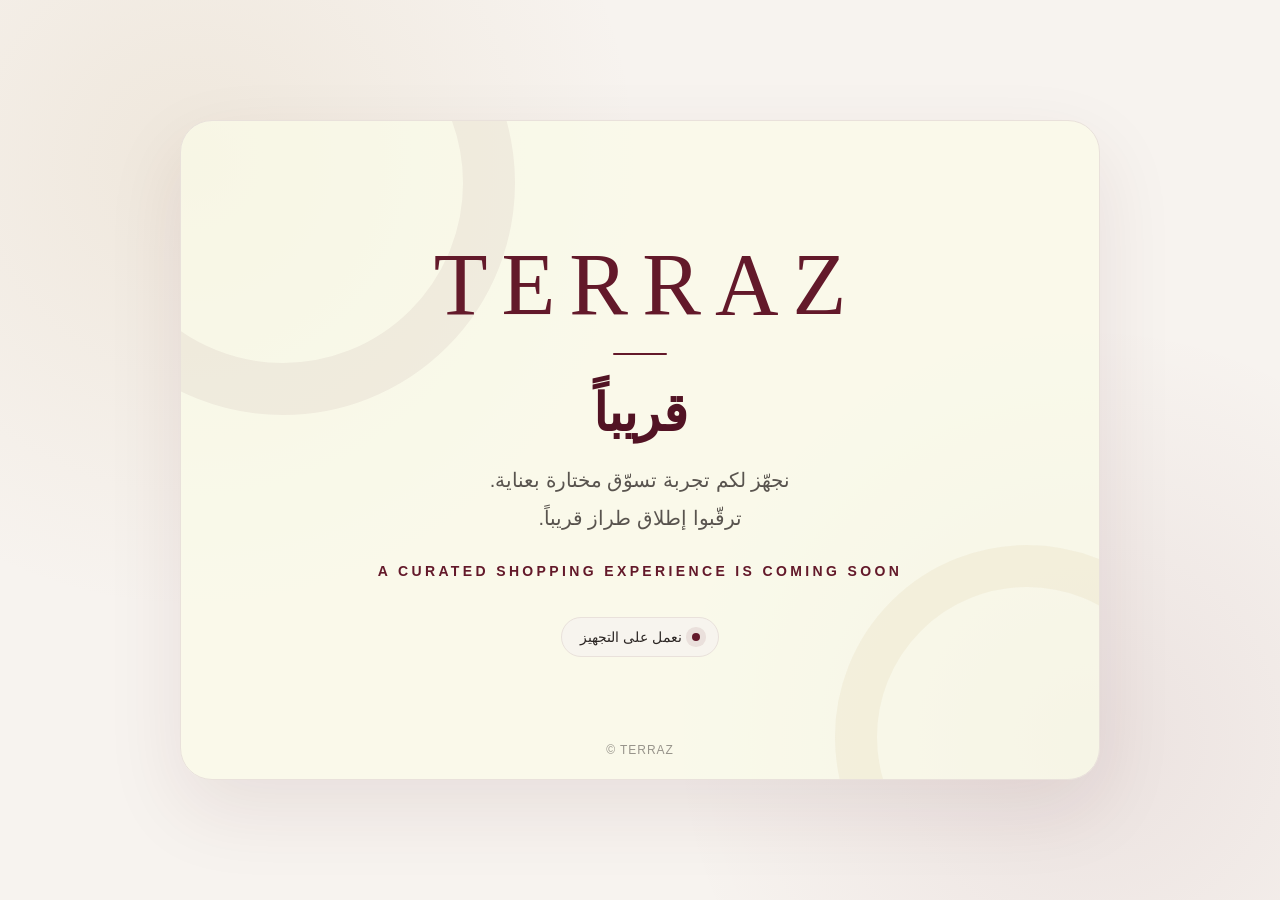
==== index.html @ 5626d322 "Add TERRAZ coming soon page" ====
<!doctype html>
<html lang="ar" dir="rtl">
<head>
  <meta charset="utf-8">
  <meta name="viewport" content="width=device-width, initial-scale=1, viewport-fit=cover">
  <meta name="theme-color" content="#63192A">
  <meta name="robots" content="noindex, nofollow">
  <title>TERRAZ — قريباً</title>
  <meta name="description" content="TERRAZ is coming soon.">
  <link rel="icon" href="data:image/svg+xml,%3Csvg xmlns='http://www.w3.org/2000/svg' viewBox='0 0 64 64'%3E%3Crect width='64' height='64' rx='16' fill='%2363192A'/%3E%3Cpath d='M16 17h32v8H36v22h-8V25H16z' fill='%23FBFCE9'/%3E%3C/svg%3E">
  <style>
    :root {
      --burgundy: #63192A;
      --burgundy-dark: #521324;
      --cream: #FBFCE9;
      --paper: #F7F3EF;
      --line: #E9E1DB;
      --ink: #2B2523;
      --gold: #B9975B;
    }
    * { box-sizing: border-box; }
    html, body { min-height: 100%; margin: 0; }
    body {
      min-height: 100svh;
      display: grid;
      place-items: center;
      overflow: hidden;
      background:
        radial-gradient(circle at 15% 18%, rgba(185,151,91,.13), transparent 28rem),
        radial-gradient(circle at 85% 82%, rgba(99,25,42,.08), transparent 26rem),
        var(--paper);
      color: var(--ink);
      font-family: "Segoe UI", Tahoma, Arial, sans-serif;
      padding: 24px;
    }
    .shell {
      position: relative;
      width: min(920px, 100%);
      min-height: min(660px, calc(100svh - 48px));
      display: grid;
      place-items: center;
      overflow: hidden;
      border: 1px solid var(--line);
      border-radius: 32px;
      background: rgba(251, 252, 233, .72);
      box-shadow: 0 30px 80px rgba(82, 19, 36, .09);
      isolation: isolate;
    }
    .shell::before, .shell::after {
      content: "";
      position: absolute;
      z-index: -1;
      border-radius: 50%;
    }
    .shell::before {
      width: 360px;
      height: 360px;
      top: -170px;
      left: -130px;
      border: 52px solid rgba(99, 25, 42, .055);
    }
    .shell::after {
      width: 300px;
      height: 300px;
      right: -120px;
      bottom: -150px;
      border: 42px solid rgba(185, 151, 91, .09);
    }
    main {
      width: min(640px, 100%);
      text-align: center;
      padding: 56px 28px;
    }
    .wordmark {
      margin: 0;
      color: var(--burgundy);
      font-family: Georgia, "Times New Roman", serif;
      font-size: clamp(46px, 10vw, 88px);
      font-weight: 500;
      letter-spacing: .16em;
      line-height: .95;
      transform: translateX(.08em);
    }
    .rule {
      width: 54px;
      height: 2px;
      margin: 26px auto 28px;
      border-radius: 999px;
      background: var(--burgundy);
    }
    .arabic {
      margin: 0;
      color: var(--burgundy-dark);
      font-size: clamp(30px, 6vw, 52px);
      font-weight: 650;
      letter-spacing: -.025em;
    }
    .arabic-sub {
      max-width: 520px;
      margin: 18px auto 0;
      font-size: clamp(16px, 2.7vw, 20px);
      line-height: 1.9;
      color: rgba(43, 37, 35, .78);
    }
    .english {
      margin: 26px 0 0;
      color: var(--burgundy);
      font-size: 14px;
      font-weight: 700;
      letter-spacing: .24em;
      text-transform: uppercase;
    }
    .status {
      display: inline-flex;
      align-items: center;
      gap: 10px;
      margin-top: 38px;
      padding: 11px 18px;
      border: 1px solid var(--line);
      border-radius: 999px;
      background: rgba(247, 243, 239, .82);
      color: var(--ink);
      font-size: 14px;
    }
    .dot {
      width: 8px;
      height: 8px;
      border-radius: 50%;
      background: var(--burgundy);
      box-shadow: 0 0 0 6px rgba(99, 25, 42, .09);
      animation: pulse 2.4s ease-in-out infinite;
    }
    footer {
      position: absolute;
      right: 0;
      bottom: 22px;
      left: 0;
      color: rgba(43, 37, 35, .48);
      text-align: center;
      font-size: 12px;
      letter-spacing: .08em;
    }
    @keyframes pulse {
      0%, 100% { transform: scale(.9); opacity: .65; }
      50% { transform: scale(1.08); opacity: 1; }
    }
    @media (max-width: 560px) {
      body { padding: 14px; }
      .shell {
        min-height: calc(100svh - 28px);
        border-radius: 24px;
      }
      main { padding: 42px 22px 72px; }
      .wordmark { letter-spacing: .12em; }
      .arabic-sub { line-height: 1.75; }
      footer { bottom: 18px; }
    }
    @media (prefers-reduced-motion: reduce) {
      .dot { animation: none; }
    }
  </style>
</head>
<body>
  <section class="shell" aria-label="TERRAZ coming soon">
    <main>
      <h1 class="wordmark">TERRAZ</h1>
      <div class="rule" aria-hidden="true"></div>
      <p class="arabic">قريباً</p>
      <p class="arabic-sub">
        نجهّز لكم تجربة تسوّق مختارة بعناية.<br>
        ترقّبوا إطلاق طراز قريباً.
      </p>
      <p class="english" dir="ltr">A curated shopping experience is coming soon</p>
      <div class="status">
        <span class="dot" aria-hidden="true"></span>
        <span>نعمل على التجهيز</span>
      </div>
    </main>
    <footer dir="ltr">© TERRAZ</footer>
  </section>
</body>
</html>
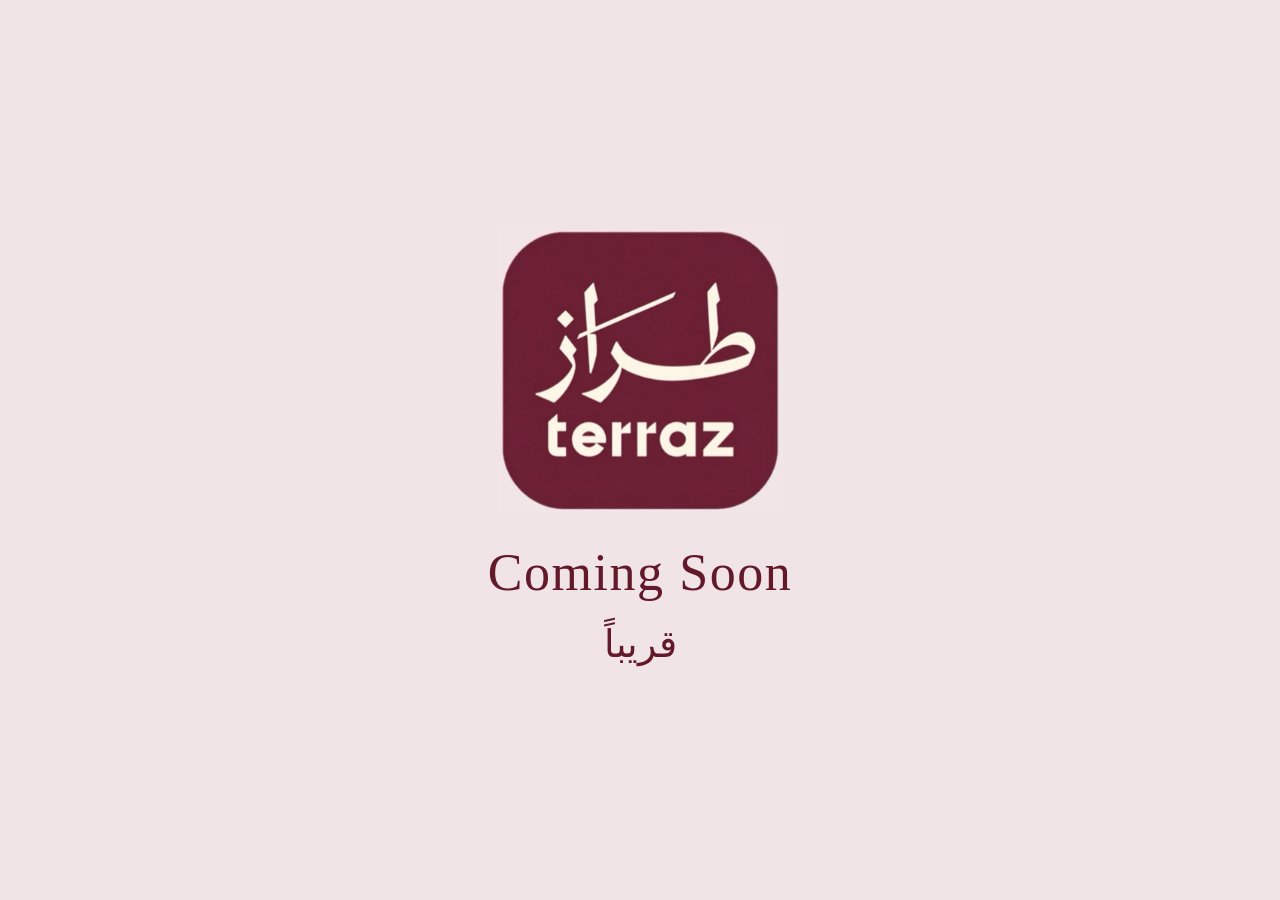
==== commit c53e252c: "Refine TERRAZ coming soon page" ====
--- a/index.html
+++ b/index.html
@@ -2,181 +2,87 @@
 <html lang="ar" dir="rtl">
 <head>
   <meta charset="utf-8">
-  <meta name="viewport" content="width=device-width, initial-scale=1, viewport-fit=cover">
-  <meta name="theme-color" content="#63192A">
-  <meta name="robots" content="noindex, nofollow">
-  <title>TERRAZ — قريباً</title>
-  <meta name="description" content="TERRAZ is coming soon.">
-  <link rel="icon" href="data:image/svg+xml,%3Csvg xmlns='http://www.w3.org/2000/svg' viewBox='0 0 64 64'%3E%3Crect width='64' height='64' rx='16' fill='%2363192A'/%3E%3Cpath d='M16 17h32v8H36v22h-8V25H16z' fill='%23FBFCE9'/%3E%3C/svg%3E">
+  <meta name="viewport" content="width=device-width, initial-scale=1">
+  <meta name="theme-color" content="#F0E4E6">
+  <meta name="description" content="طراز — قريباً">
+  <title>طراز | Coming Soon</title>
   <style>
     :root {
-      --burgundy: #63192A;
-      --burgundy-dark: #521324;
-      --cream: #FBFCE9;
-      --paper: #F7F3EF;
-      --line: #E9E1DB;
-      --ink: #2B2523;
-      --gold: #B9975B;
+      color-scheme: light;
+      --maroon: #63192A;
+      --background: #F0E4E6;
     }
-    * { box-sizing: border-box; }
-    html, body { min-height: 100%; margin: 0; }
+
+    * {
+      box-sizing: border-box;
+    }
+
+    html,
     body {
+      min-height: 100%;
+      margin: 0;
+    }
+
+    body {
+      min-height: 100svh;
+      background: var(--background);
+      color: var(--maroon);
+      font-family: Georgia, "Times New Roman", serif;
+    }
+
+    .page {
       min-height: 100svh;
       display: grid;
       place-items: center;
-      overflow: hidden;
-      background:
-        radial-gradient(circle at 15% 18%, rgba(185,151,91,.13), transparent 28rem),
-        radial-gradient(circle at 85% 82%, rgba(99,25,42,.08), transparent 26rem),
-        var(--paper);
-      color: var(--ink);
-      font-family: "Segoe UI", Tahoma, Arial, sans-serif;
-      padding: 24px;
+      padding: 32px 20px;
+      text-align: center;
     }
-    .shell {
-      position: relative;
-      width: min(920px, 100%);
-      min-height: min(660px, calc(100svh - 48px));
-      display: grid;
-      place-items: center;
-      overflow: hidden;
-      border: 1px solid var(--line);
-      border-radius: 32px;
-      background: rgba(251, 252, 233, .72);
-      box-shadow: 0 30px 80px rgba(82, 19, 36, .09);
-      isolation: isolate;
+
+    .content {
+      width: min(680px, 100%);
     }
-    .shell::before, .shell::after {
-      content: "";
-      position: absolute;
-      z-index: -1;
-      border-radius: 50%;
+
+    .logo {
+      display: block;
+      width: clamp(170px, 30vw, 285px);
+      height: auto;
+      margin: 0 auto 30px;
     }
-    .shell::before {
-      width: 360px;
-      height: 360px;
-      top: -170px;
-      left: -130px;
-      border: 52px solid rgba(99, 25, 42, .055);
+
+    h1 {
+      margin: 0;
+      font-size: clamp(30px, 5vw, 52px);
+      font-weight: 400;
+      line-height: 1.2;
+      letter-spacing: 0.03em;
     }
-    .shell::after {
-      width: 300px;
-      height: 300px;
-      right: -120px;
-      bottom: -150px;
-      border: 42px solid rgba(185, 151, 91, .09);
+
+    .arabic {
+      margin: 14px 0 0;
+      font-family: Tahoma, Arial, sans-serif;
+      font-size: clamp(24px, 4vw, 38px);
+      font-weight: 400;
+      line-height: 1.4;
     }
-    main {
-      width: min(640px, 100%);
-      text-align: center;
-      padding: 56px 28px;
-    }
-    .wordmark {
-      margin: 0;
-      color: var(--burgundy);
-      font-family: Georgia, "Times New Roman", serif;
-      font-size: clamp(46px, 10vw, 88px);
-      font-weight: 500;
-      letter-spacing: .16em;
-      line-height: .95;
-      transform: translateX(.08em);
-    }
-    .rule {
-      width: 54px;
-      height: 2px;
-      margin: 26px auto 28px;
-      border-radius: 999px;
-      background: var(--burgundy);
-    }
-    .arabic {
-      margin: 0;
-      color: var(--burgundy-dark);
-      font-size: clamp(30px, 6vw, 52px);
-      font-weight: 650;
-      letter-spacing: -.025em;
-    }
-    .arabic-sub {
-      max-width: 520px;
-      margin: 18px auto 0;
-      font-size: clamp(16px, 2.7vw, 20px);
-      line-height: 1.9;
-      color: rgba(43, 37, 35, .78);
-    }
-    .english {
-      margin: 26px 0 0;
-      color: var(--burgundy);
-      font-size: 14px;
-      font-weight: 700;
-      letter-spacing: .24em;
-      text-transform: uppercase;
-    }
-    .status {
-      display: inline-flex;
-      align-items: center;
-      gap: 10px;
-      margin-top: 38px;
-      padding: 11px 18px;
-      border: 1px solid var(--line);
-      border-radius: 999px;
-      background: rgba(247, 243, 239, .82);
-      color: var(--ink);
-      font-size: 14px;
-    }
-    .dot {
-      width: 8px;
-      height: 8px;
-      border-radius: 50%;
-      background: var(--burgundy);
-      box-shadow: 0 0 0 6px rgba(99, 25, 42, .09);
-      animation: pulse 2.4s ease-in-out infinite;
-    }
-    footer {
-      position: absolute;
-      right: 0;
-      bottom: 22px;
-      left: 0;
-      color: rgba(43, 37, 35, .48);
-      text-align: center;
-      font-size: 12px;
-      letter-spacing: .08em;
-    }
-    @keyframes pulse {
-      0%, 100% { transform: scale(.9); opacity: .65; }
-      50% { transform: scale(1.08); opacity: 1; }
-    }
-    @media (max-width: 560px) {
-      body { padding: 14px; }
-      .shell {
-        min-height: calc(100svh - 28px);
-        border-radius: 24px;
+
+    @media (max-width: 480px) {
+      .page {
+        padding-inline: 18px;
       }
-      main { padding: 42px 22px 72px; }
-      .wordmark { letter-spacing: .12em; }
-      .arabic-sub { line-height: 1.75; }
-      footer { bottom: 18px; }
-    }
-    @media (prefers-reduced-motion: reduce) {
-      .dot { animation: none; }
+
+      .logo {
+        margin-bottom: 24px;
+      }
     }
   </style>
 </head>
 <body>
-  <section class="shell" aria-label="TERRAZ coming soon">
-    <main>
-      <h1 class="wordmark">TERRAZ</h1>
-      <div class="rule" aria-hidden="true"></div>
+  <main class="page">
+    <section class="content" aria-labelledby="coming-soon-title">
+      <img class="logo" src="assets/terraz-logo.png" alt="طراز terraz">
+      <h1 id="coming-soon-title" dir="ltr">Coming Soon</h1>
       <p class="arabic">قريباً</p>
-      <p class="arabic-sub">
-        نجهّز لكم تجربة تسوّق مختارة بعناية.<br>
-        ترقّبوا إطلاق طراز قريباً.
-      </p>
-      <p class="english" dir="ltr">A curated shopping experience is coming soon</p>
-      <div class="status">
-        <span class="dot" aria-hidden="true"></span>
-        <span>نعمل على التجهيز</span>
-      </div>
-    </main>
-    <footer dir="ltr">© TERRAZ</footer>
-  </section>
+    </section>
+  </main>
 </body>
 </html>
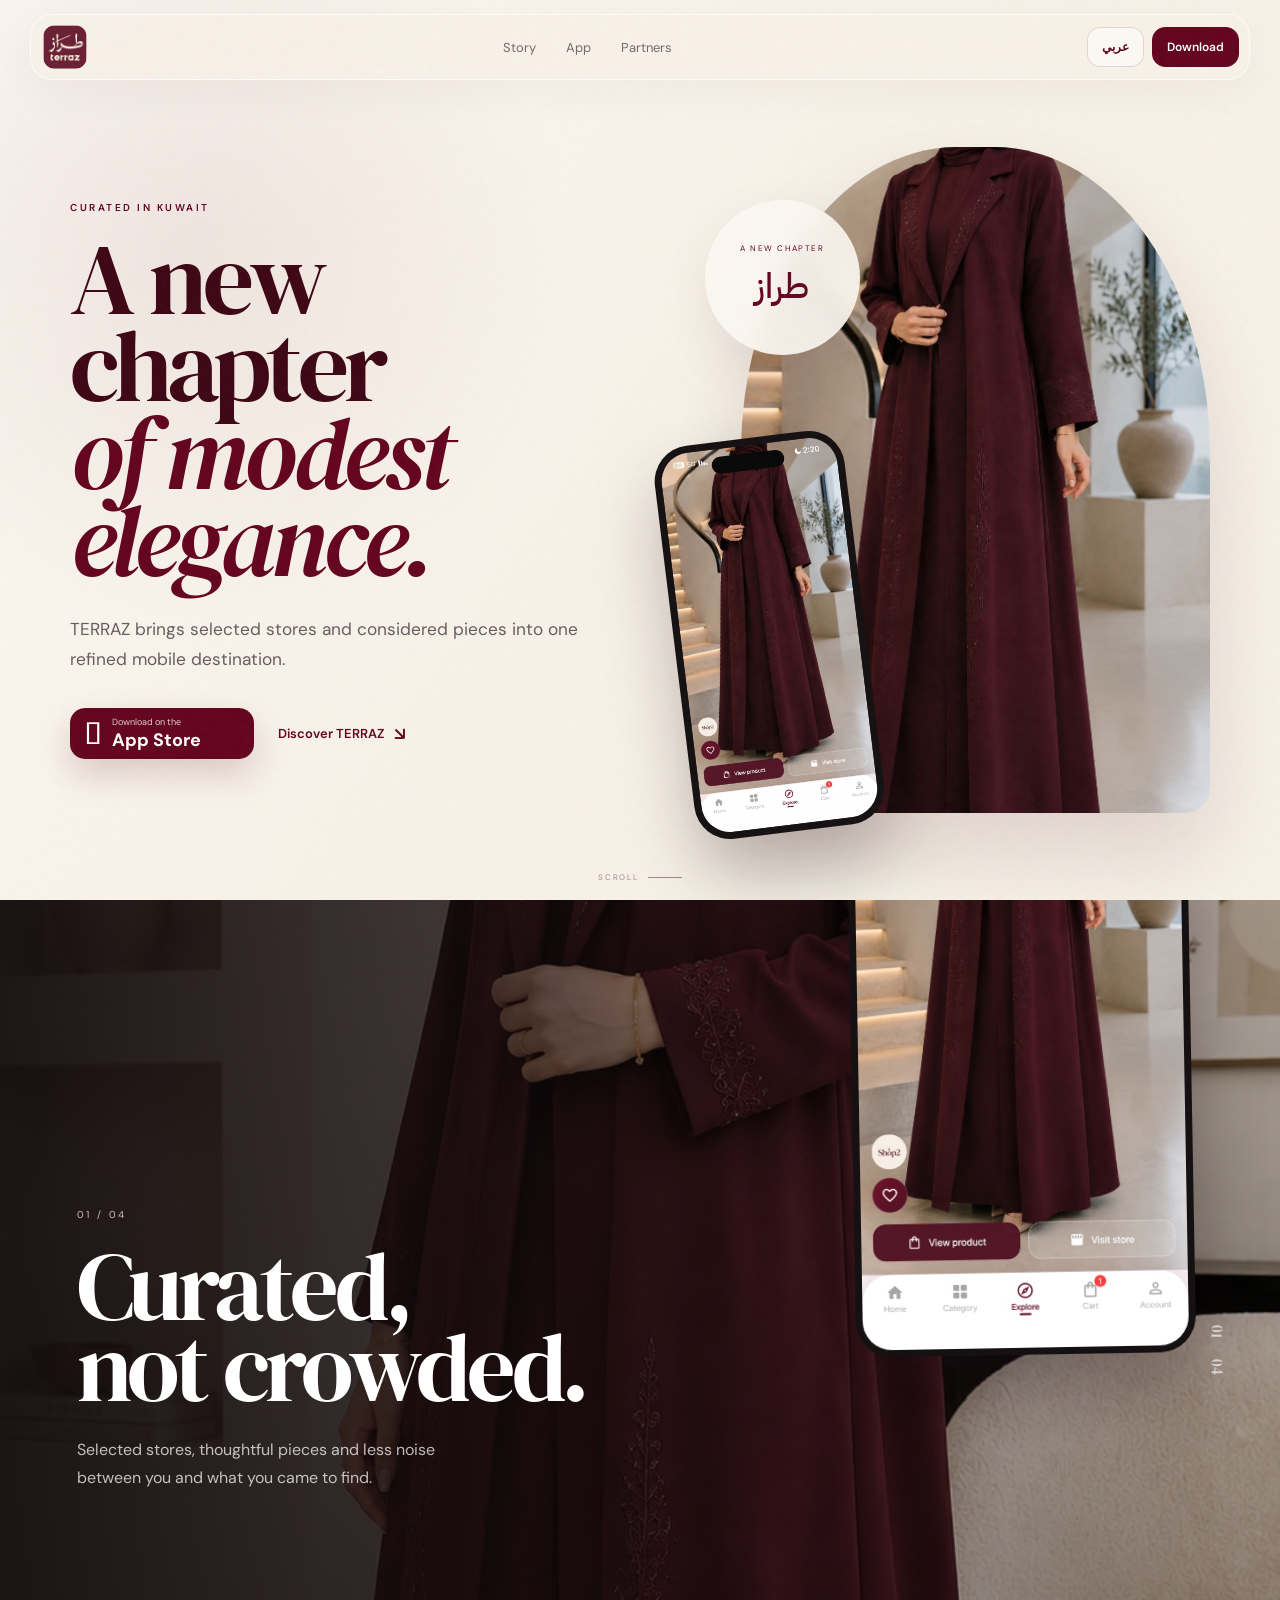
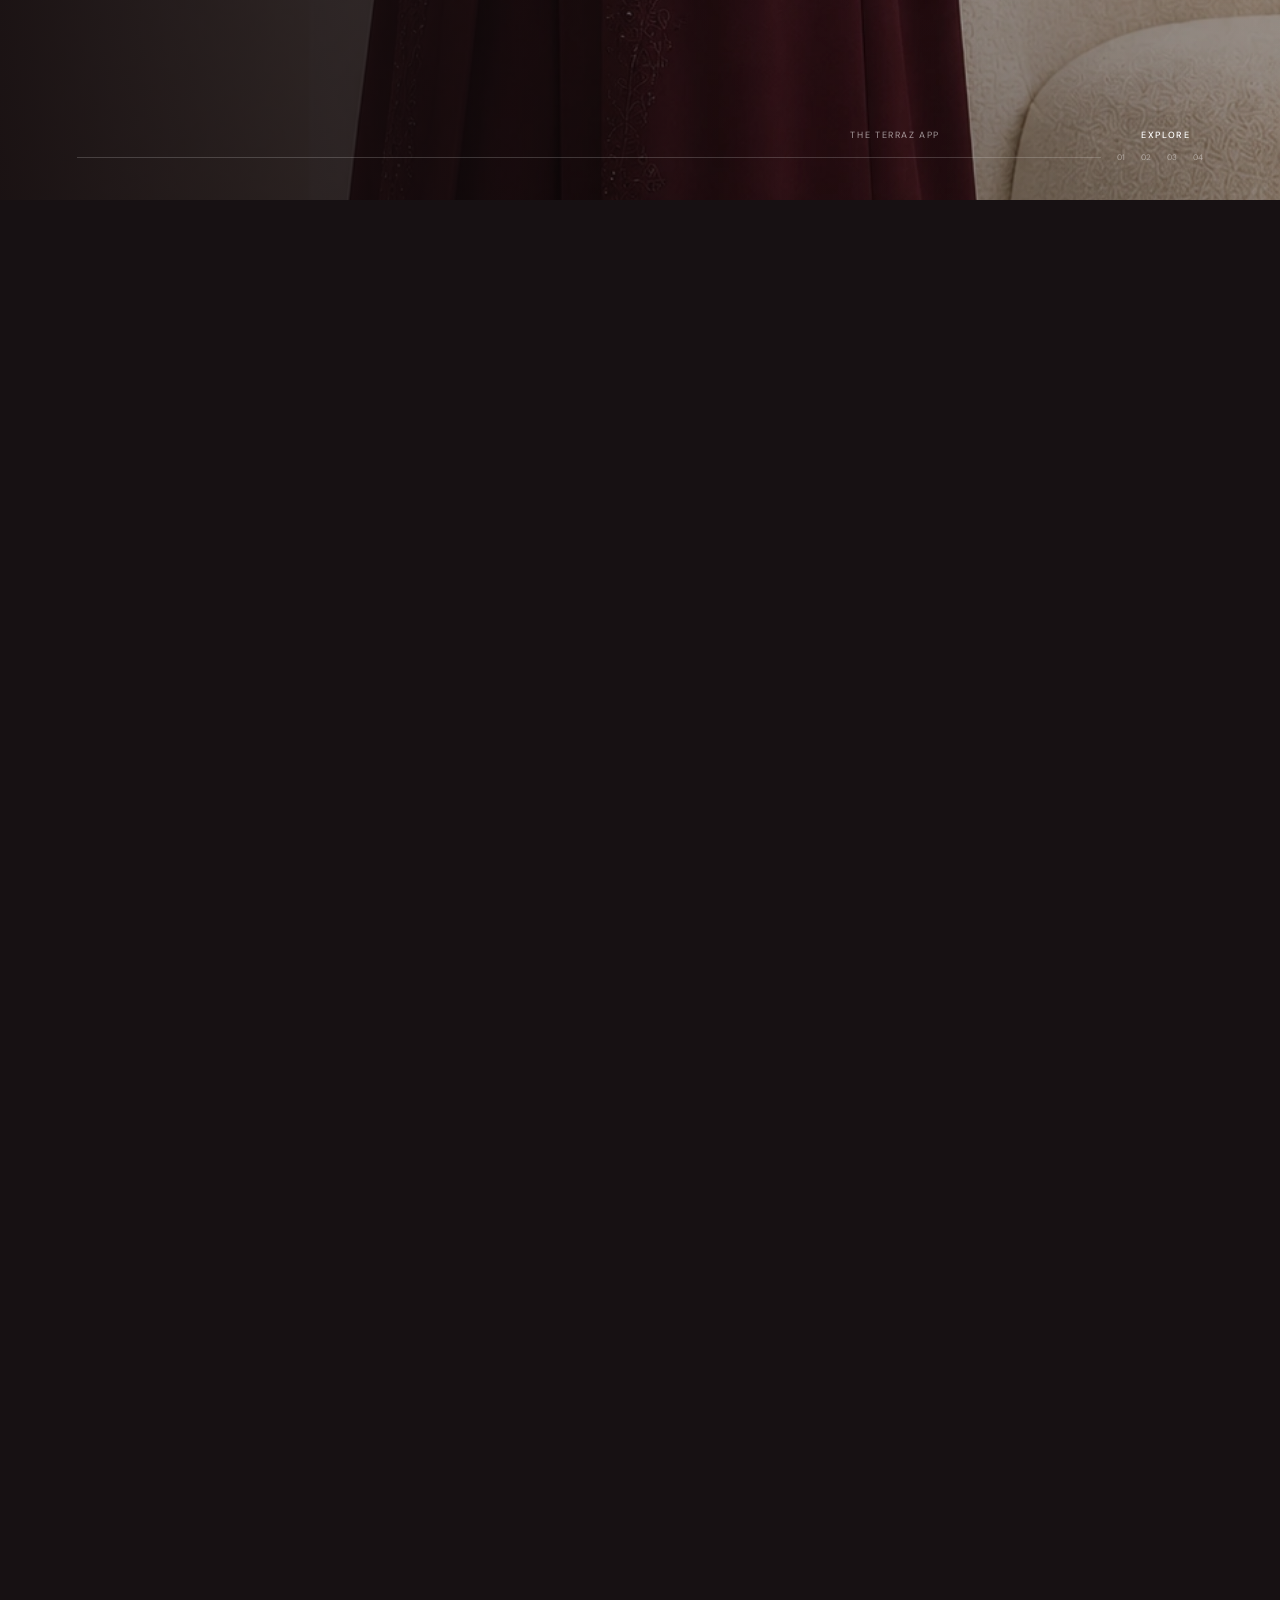
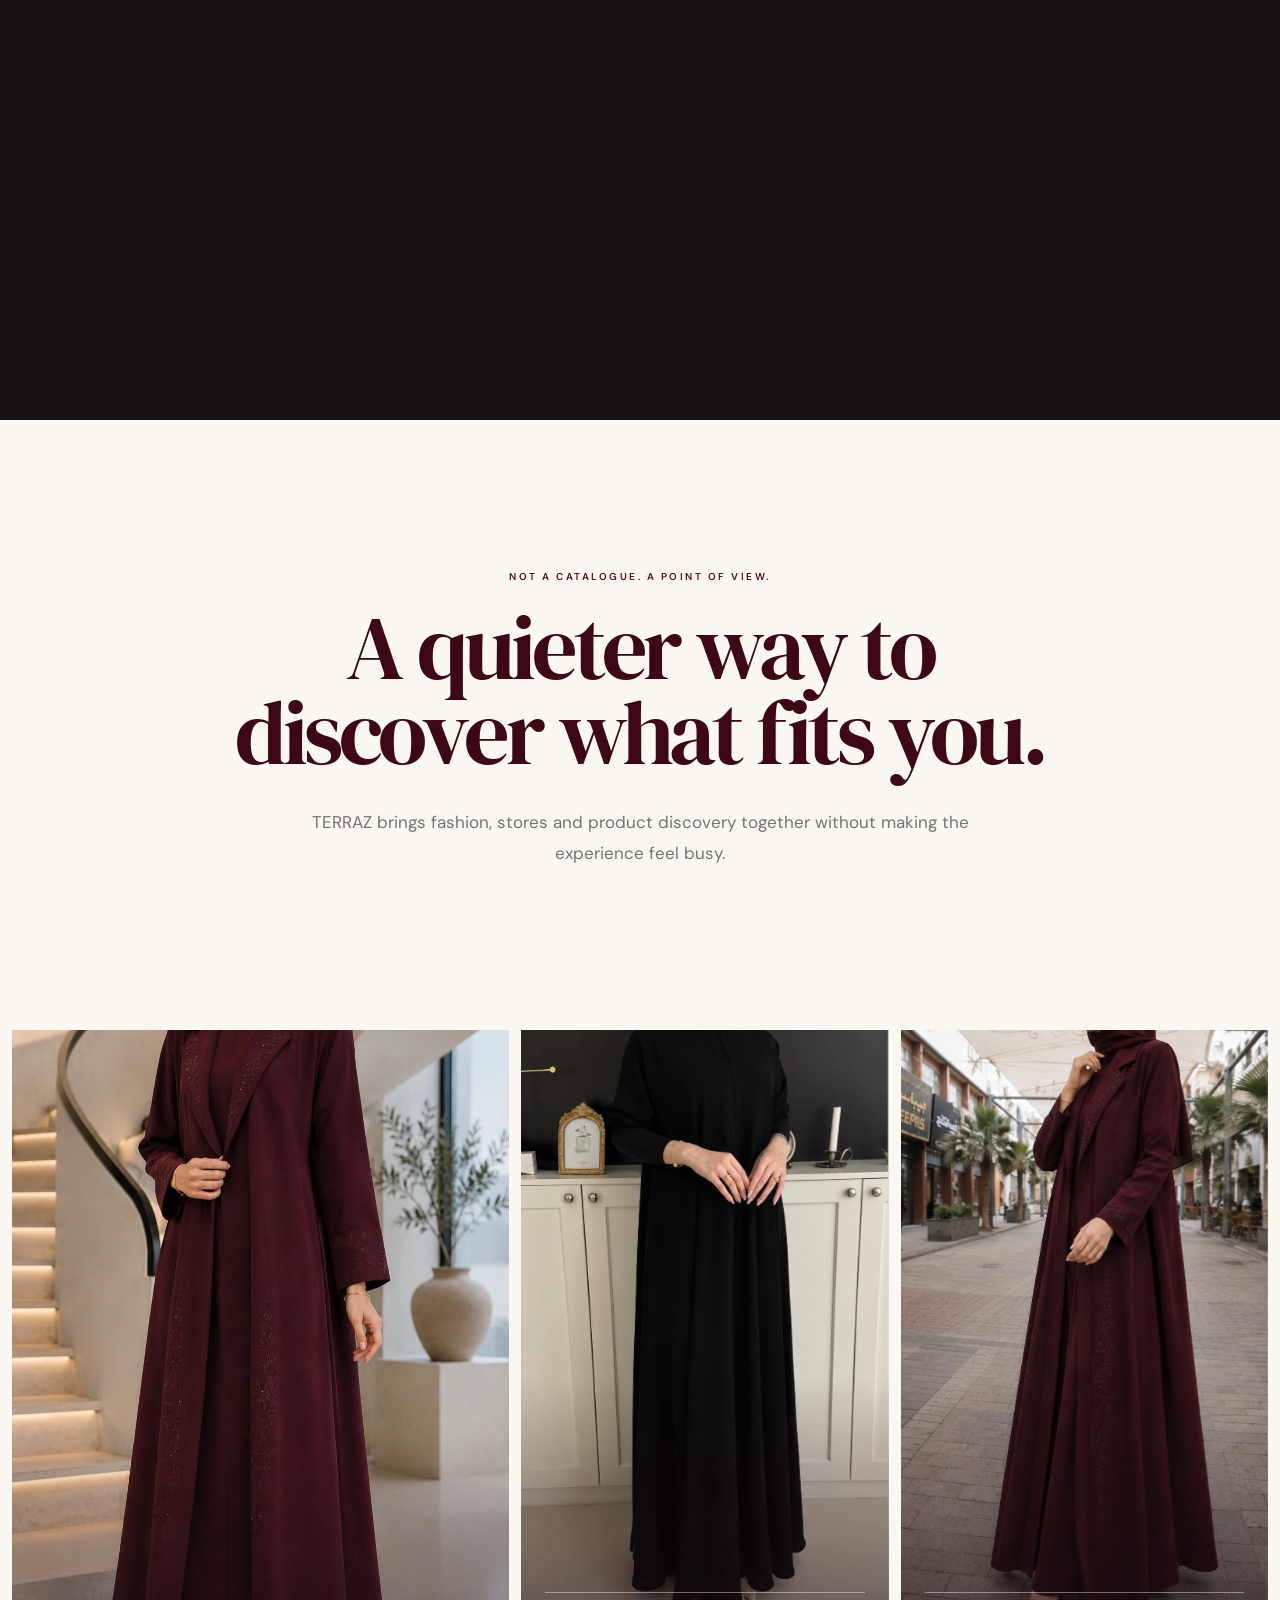
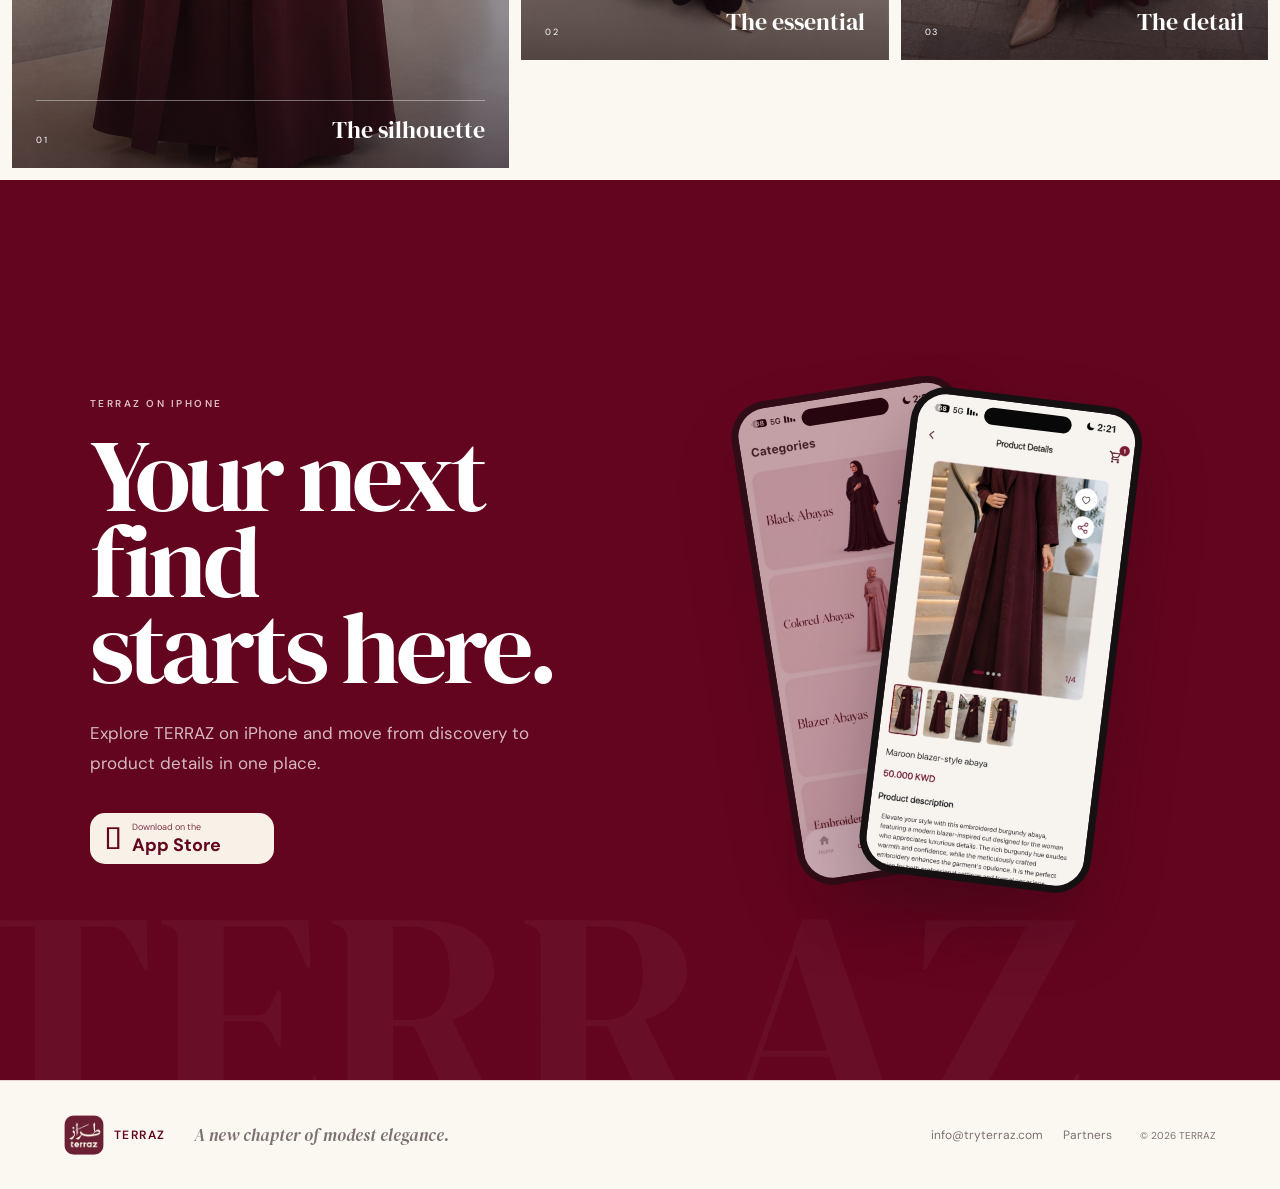
==== commit f187a73e: "feat: launch TERRAZ scroll-led brand site" ====
--- a/index.html
+++ b/index.html
@@ -1,88 +1,104 @@
 <!doctype html>
-<html lang="ar" dir="rtl">
+<html lang="en" dir="ltr">
 <head>
   <meta charset="utf-8">
-  <meta name="viewport" content="width=device-width, initial-scale=1">
-  <meta name="theme-color" content="#F0E4E6">
-  <meta name="description" content="طراز — قريباً">
-  <title>طراز | Coming Soon</title>
-  <style>
-    :root {
-      color-scheme: light;
-      --maroon: #63192A;
-      --background: #F0E4E6;
-    }
+  <meta name="viewport" content="width=device-width,initial-scale=1,viewport-fit=cover">
+  <meta name="theme-color" content="#F7F1E7">
+  <meta name="description" content="TERRAZ — a refined destination for modest fashion.">
+  <title>TERRAZ | Modest Elegance</title>
+  <link rel="icon" href="assets/terraz-logo.png">
+  <link rel="preconnect" href="https://fonts.googleapis.com">
+  <link rel="preconnect" href="https://fonts.gstatic.com" crossorigin>
+  <link href="https://fonts.googleapis.com/css2?family=DM+Sans:wght@400;500;600&family=DM+Serif+Display:ital@0;1&family=IBM+Plex+Sans+Arabic:wght@400;500;600&display=swap" rel="stylesheet">
+  <link rel="stylesheet" href="styles.css">
+</head>
+<body data-scene="0">
+  <div class="noise" aria-hidden="true"></div>
+  <header class="topbar">
+    <a class="mark" href="#top" aria-label="TERRAZ home"><img src="assets/terraz-logo.png" alt="TERRAZ"></a>
+    <nav><a href="#story" data-i18n="nav_story">Story</a><a href="#app" data-i18n="nav_app">App</a><a href="https://partners.tryterraz.com/" data-i18n="nav_partners">Partners</a></nav>
+    <div class="header-actions"><button class="lang" type="button" data-lang>عربي</button><a class="download-mini" href="https://apps.apple.com/us/app/terraz/id6785586373?l" target="_blank" rel="noopener" data-i18n="download">Download</a></div>
+  </header>
 
-    * {
-      box-sizing: border-box;
-    }
+  <main id="top">
+    <section class="intro">
+      <div class="intro-copy">
+        <span class="kicker" data-i18n="kicker">CURATED IN KUWAIT</span>
+        <h1><span data-i18n="hero_1">A new chapter</span><br><em data-i18n="hero_2">of modest elegance.</em></h1>
+        <p data-i18n="hero_body">TERRAZ brings selected stores and considered pieces into one refined mobile destination.</p>
+        <div class="intro-actions">
+          <a class="appstore" href="https://apps.apple.com/us/app/terraz/id6785586373?l" target="_blank" rel="noopener"><span class="apple"></span><span><small>Download on the</small><b>App Store</b></span></a>
+          <a class="text-link" href="#story"><span data-i18n="discover">Discover TERRAZ</span><i>↘</i></a>
+        </div>
+      </div>      <div class="intro-media">
+        <div class="portrait-shell"><img src="assets/editorial/product-01.webp" alt="TERRAZ maroon abaya"></div>
+        <div class="intro-phone phone-shell"><div class="island"></div><img src="assets/appstore/screen-1.jpg" alt="TERRAZ app explore"></div>
+        <div class="intro-stamp"><small>A NEW CHAPTER</small><strong>طراز</strong></div>
+      </div>
+      <div class="scroll-cue"><span>SCROLL</span><i></i></div>
+    </section>
 
-    html,
-    body {
-      min-height: 100%;
-      margin: 0;
-    }
+    <section class="scroll-world" id="story">
+      <div class="world-stage">
+        <div class="world-bg">
+          <figure class="bg bg-0 is-on"><img src="assets/editorial/product-02.webp" alt="Maroon abaya editorial"></figure>
+          <figure class="bg bg-1"><img src="assets/editorial/product-03.webp" alt="Maroon abaya editorial detail"></figure>
+          <figure class="bg bg-2"><img src="assets/editorial/product-04.webp" alt="Black abaya editorial"></figure>
+          <figure class="bg bg-3"><img src="assets/editorial/product-05.webp" alt="Black abaya editorial detail"></figure>
+          <div class="veil"></div>
+        </div>
 
-    body {
-      min-height: 100svh;
-      background: var(--background);
-      color: var(--maroon);
-      font-family: Georgia, "Times New Roman", serif;
-    }
+        <div class="world-copy">
+          <div class="scene-copy is-on" data-copy="0"><span>01 / 04</span><h2 data-i18n="s1_title">Curated,<br>not crowded.</h2><p data-i18n="s1_body">Selected stores, thoughtful pieces and less noise between you and what you came to find.</p></div>
+          <div class="scene-copy" data-copy="1"><span>02 / 04</span><h2 data-i18n="s2_title">The piece<br>comes first.</h2><p data-i18n="s2_body">A visual way to explore fashion, with product details kept close when you need them.</p></div>
+          <div class="scene-copy" data-copy="2"><span>03 / 04</span><h2 data-i18n="s3_title">Move through<br>it naturally.</h2><p data-i18n="s3_body">Categories, discovery and product views connect as one focused mobile experience.</p></div>
+          <div class="scene-copy" data-copy="3"><span>04 / 04</span><h2 data-i18n="s4_title">Designed<br>around mobile.</h2><p data-i18n="s4_body">TERRAZ is built to feel immediate in your hand — clear, visual and made for everyday browsing.</p></div>
+        </div>
+        <div class="world-device-wrap">
+          <div class="world-device phone-shell" data-tilt>
+            <div class="island"></div>
+            <img data-screen src="assets/appstore/screen-1.jpg" alt="TERRAZ app screen">
+          </div>
+          <div class="screen-label"><span data-i18n="screen_label">THE TERRAZ APP</span><b data-scene-label>HOME</b></div>
+        </div>
 
-    .page {
-      min-height: 100svh;
-      display: grid;
-      place-items: center;
-      padding: 32px 20px;
-      text-align: center;
-    }
+        <div class="world-progress" aria-hidden="true"><i></i><span>01</span><span>02</span><span>03</span><span>04</span></div>
+        <div class="world-counter"><span>01</span><i>/</i><b>04</b></div>
+      </div>
+    </section>
 
-    .content {
-      width: min(680px, 100%);
-    }
+    <section class="interlude">
+      <p class="eyebrow" data-i18n="inter_kicker">NOT A CATALOGUE. A POINT OF VIEW.</p>
+      <h2 data-i18n="inter_title">A quieter way to<br>discover what fits you.</h2>
+      <p class="inter-body" data-i18n="inter_body">TERRAZ brings fashion, stores and product discovery together without making the experience feel busy.</p>
+    </section>
 
-    .logo {
-      display: block;
-      width: clamp(170px, 30vw, 285px);
-      height: auto;
-      margin: 0 auto 30px;
-    }
-
-    h1 {
-      margin: 0;
-      font-size: clamp(30px, 5vw, 52px);
-      font-weight: 400;
-      line-height: 1.2;
-      letter-spacing: 0.03em;
-    }
-
-    .arabic {
-      margin: 14px 0 0;
-      font-family: Tahoma, Arial, sans-serif;
-      font-size: clamp(24px, 4vw, 38px);
-      font-weight: 400;
-      line-height: 1.4;
-    }
-
-    @media (max-width: 480px) {
-      .page {
-        padding-inline: 18px;
-      }
-
-      .logo {
-        margin-bottom: 24px;
-      }
-    }
-  </style>
-</head>
-<body>
-  <main class="page">
-    <section class="content" aria-labelledby="coming-soon-title">
-      <img class="logo" src="assets/terraz-logo.png" alt="طراز terraz">
-      <h1 id="coming-soon-title" dir="ltr">Coming Soon</h1>
-      <p class="arabic">قريباً</p>
+    <section class="editorial-grid" aria-label="TERRAZ editorial">
+      <figure class="editorial tall reveal"><img src="assets/editorial/product-01.webp" alt="Maroon abaya"><figcaption><small>01</small><span data-i18n="cap1">The silhouette</span></figcaption></figure>
+      <figure class="editorial reveal"><img src="assets/editorial/product-04.webp" alt="Black abaya"><figcaption><small>02</small><span data-i18n="cap2">The essential</span></figcaption></figure>
+      <figure class="editorial reveal"><img src="assets/editorial/product-03.webp" alt="Maroon abaya detail"><figcaption><small>03</small><span data-i18n="cap3">The detail</span></figcaption></figure>
+    </section>
+    <section class="app-finale" id="app">
+      <div class="final-copy reveal">
+        <span class="kicker" data-i18n="final_kicker">TERRAZ ON IPHONE</span>
+        <h2 data-i18n="final_title">Your next find<br>starts here.</h2>
+        <p data-i18n="final_body">Explore TERRAZ on iPhone and move from discovery to product details in one place.</p>
+        <a class="appstore appstore-light" href="https://apps.apple.com/us/app/terraz/id6785586373?l" target="_blank" rel="noopener"><span class="apple"></span><span><small>Download on the</small><b>App Store</b></span></a>
+      </div>
+      <div class="device-stack reveal">
+        <div class="stack-phone back phone-shell"><div class="island"></div><img src="assets/appstore/screen-4.jpg" alt="TERRAZ categories"></div>
+        <div class="stack-phone front phone-shell"><div class="island"></div><img src="assets/appstore/screen-2.jpg" alt="TERRAZ product details"></div>
+      </div>
     </section>
   </main>
+
+  <footer>
+    <a class="footer-mark" href="#top"><img src="assets/terraz-logo.png" alt="TERRAZ"><span>TERRAZ</span></a>
+    <p data-i18n="footer_line">A new chapter of modest elegance.</p>
+    <div><a href="mailto:info@tryterraz.com">info@tryterraz.com</a><a href="https://partners.tryterraz.com/" data-i18n="nav_partners">Partners</a></div>
+    <small>© <span id="year"></span> TERRAZ</small>
+  </footer>
+
+  <script src="app.js"></script>
 </body>
 </html>
--- a/styles.css
+++ b/styles.css
@@ -0,0 +1,23 @@
+:root{--maroon:#64051F;--wine:#3E0716;--cream:#F7F1E7;--paper:#FBF8F2;--ink:#24191C;--muted:#7D7072;--line:rgba(100,5,31,.14);--serif:"DM Serif Display",Georgia,serif;--sans:"DM Sans","Segoe UI",Arial,sans-serif;--arabic:"IBM Plex Sans Arabic",Tahoma,Arial,sans-serif}*{box-sizing:border-box}html{scroll-behavior:smooth;background:var(--cream)}body{margin:0;background:var(--cream);color:var(--ink);font-family:var(--sans);overflow-x:clip}body[dir="rtl"]{font-family:var(--arabic)}body[dir="rtl"] h1,body[dir="rtl"] h2,body[dir="rtl"] h3{font-family:var(--arabic);font-weight:500;letter-spacing:-.04em}a{color:inherit;text-decoration:none}button{font:inherit}img{display:block;width:100%;height:auto}.noise{position:fixed;inset:0;z-index:999;pointer-events:none;opacity:.026;background-image:url("data:image/svg+xml,%3Csvg viewBox='0 0 150 150' xmlns='http://www.w3.org/2000/svg'%3E%3Cfilter id='n'%3E%3CfeTurbulence type='fractalNoise' baseFrequency='.85' numOctaves='3' stitchTiles='stitch'/%3E%3C/filter%3E%3Crect width='100%25' height='100%25' filter='url(%23n)'/%3E%3C/svg%3E")}
+.topbar{position:fixed;z-index:100;top:max(14px,env(safe-area-inset-top));left:50%;transform:translateX(-50%);width:min(1220px,calc(100% - 28px));height:66px;padding:9px 10px 9px 12px;border:1px solid rgba(255,255,255,.72);border-radius:22px;background:rgba(247,241,231,.74);backdrop-filter:blur(20px) saturate(1.2);display:flex;align-items:center;justify-content:space-between;gap:26px;box-shadow:0 12px 44px rgba(60,7,20,.04);transition:.35s}.topbar.is-scrolled{background:rgba(247,241,231,.94);box-shadow:0 18px 55px rgba(60,7,20,.09)}.mark img{width:44px;height:44px;border-radius:12px;object-fit:cover}.topbar nav{display:flex;gap:30px;color:#77686b;font-size:13px}.topbar nav a{transition:.25s}.topbar nav a:hover{color:var(--maroon)}.header-actions{display:flex;align-items:center;gap:8px}.lang,.download-mini{border:1px solid var(--line);border-radius:13px;padding:11px 14px;background:rgba(255,255,255,.5);color:var(--maroon);font-size:12px;font-weight:600;cursor:pointer}.download-mini{background:var(--maroon);color:#fff;border-color:var(--maroon)}
+.intro{min-height:100svh;position:relative;display:grid;grid-template-columns:minmax(0,1fr) minmax(420px,.92fr);gap:5vw;align-items:center;padding:130px max(5.5vw,34px) 70px;overflow:hidden}.intro::before{content:"";position:absolute;inset:0;background:radial-gradient(circle at 15% 28%,rgba(100,5,31,.07),transparent 30%),linear-gradient(125deg,rgba(255,255,255,.45),transparent 55%);pointer-events:none}.intro-copy{position:relative;z-index:2;max-width:700px;justify-self:end}.kicker,.eyebrow{display:block;margin:0 0 22px;color:var(--maroon);font-size:10px;font-weight:600;letter-spacing:.25em}.intro h1,.interlude h2,.scene-copy h2,.app-finale h2{font-family:var(--serif);font-weight:400;letter-spacing:-.045em;margin:0;color:var(--wine)}.intro h1{font-size:clamp(66px,7.9vw,126px);line-height:.86}.intro h1 em{font-weight:400;color:var(--maroon)}.intro-copy>p{max-width:560px;margin:30px 0 0;color:#685c5f;font-size:clamp(16px,1.35vw,20px);line-height:1.75}.intro-actions{display:flex;align-items:center;gap:24px;margin-top:34px;flex-wrap:wrap}.appstore{direction:ltr;display:inline-flex;align-items:center;gap:11px;padding:10px 18px 10px 15px;min-width:184px;border-radius:15px;background:var(--maroon);color:white;box-shadow:0 15px 35px rgba(100,5,31,.18);transition:transform .25s,box-shadow .25s}.appstore:hover{transform:translateY(-3px);box-shadow:0 22px 45px rgba(100,5,31,.25)}.appstore .apple{font-size:31px;line-height:1}.appstore span:last-child{display:flex;flex-direction:column;text-align:left;line-height:1}.appstore small{font-size:9px;font-weight:400;opacity:.8}.appstore b{font-size:18px;margin-top:4px}.text-link{display:flex;align-items:center;gap:10px;color:var(--maroon);font-size:13px;font-weight:600}.text-link i{font-style:normal;font-size:18px;transition:.25s}.text-link:hover i{transform:translate(3px,3px)}
+.intro-media{position:relative;z-index:1;height:min(74vh,760px);min-height:560px}.portrait-shell{position:absolute;inset:0 0 0 9%;border-radius:46% 46% 24px 24px;overflow:hidden;box-shadow:0 40px 85px rgba(62,7,22,.13)}.portrait-shell img{height:100%;object-fit:cover;object-position:center 18%}.intro-phone{position:absolute;left:-4%;bottom:-3%;width:min(220px,37%);transform:rotate(-7deg);animation:phoneFloat 6s ease-in-out infinite}.phone-shell{background:#151112;padding:7px;border-radius:36px;box-shadow:0 35px 70px rgba(28,9,15,.26);overflow:hidden}.phone-shell img{border-radius:29px}.island{position:absolute;z-index:4;top:15px;left:50%;transform:translateX(-50%);width:38%;height:17px;border-radius:20px;background:#080808}.intro-stamp{position:absolute;left:2%;top:8%;width:155px;height:155px;border-radius:50%;background:rgba(251,248,242,.9);display:grid;place-items:center;align-content:center;gap:7px;color:var(--maroon);box-shadow:0 18px 50px rgba(62,7,22,.08);backdrop-filter:blur(12px)}.intro-stamp small{font-size:8px;letter-spacing:.2em}.intro-stamp strong{font-family:var(--arabic);font-size:35px;font-weight:500}.scroll-cue{position:absolute;left:50%;bottom:18px;transform:translateX(-50%);display:flex;align-items:center;gap:9px;font-size:8px;letter-spacing:.23em;color:#9b8c8f}.scroll-cue i{display:block;width:34px;height:1px;background:currentColor;animation:cue 2s ease-in-out infinite}
+.scroll-world{height:480vh;position:relative;background:#171113}.world-stage{position:sticky;top:0;height:100svh;overflow:hidden;color:white}.world-bg,.world-bg figure,.veil{position:absolute;inset:0;margin:0}.world-bg figure{opacity:0;transition:opacity .8s ease}.world-bg figure.is-on{opacity:1}.world-bg img{width:100%;height:100%;object-fit:cover;object-position:center 30%;transform:scale(1.05);transition:transform 1.2s ease}.world-bg figure.is-on img{transform:scale(1)}.veil{background:linear-gradient(90deg,rgba(18,10,12,.92) 0%,rgba(18,10,12,.74) 36%,rgba(18,10,12,.26) 62%,rgba(18,10,12,.1) 100%),linear-gradient(180deg,rgba(0,0,0,.08),rgba(0,0,0,.28));z-index:2}.world-copy{position:absolute;z-index:4;left:max(6vw,34px);top:50%;transform:translateY(-50%);width:min(520px,42vw);min-height:430px}.scene-copy{position:absolute;inset:0;display:flex;flex-direction:column;justify-content:center;opacity:0;transform:translateY(45px);pointer-events:none;transition:opacity .5s ease,transform .7s cubic-bezier(.2,.7,.2,1)}.scene-copy.is-on{opacity:1;transform:none}.scene-copy>span{font-size:10px;letter-spacing:.24em;color:#d9b8c0;margin-bottom:26px}.scene-copy h2{color:#fff;font-size:clamp(65px,7.5vw,122px);line-height:.84}.scene-copy p{max-width:420px;margin:28px 0 0;color:rgba(255,255,255,.72);font-size:16px;line-height:1.75}.world-device-wrap{position:absolute;z-index:5;right:max(7vw,50px);top:50%;transform:translateY(-48%);width:min(340px,28vw)}.world-device{position:relative;width:100%;transition:transform .55s cubic-bezier(.2,.7,.2,1);will-change:transform}.world-device img{aspect-ratio:620/1342;object-fit:cover;transition:opacity .22s ease}.world-device.is-switching img{opacity:.2}.screen-label{display:flex;justify-content:space-between;align-items:center;margin-top:20px;font-size:9px;letter-spacing:.18em;color:rgba(255,255,255,.58)}.screen-label b{color:white;font-weight:500}.world-progress{position:absolute;z-index:5;bottom:30px;left:max(6vw,34px);right:max(6vw,34px);height:26px;display:flex;align-items:center;gap:16px;color:rgba(255,255,255,.45);font-size:8px}.world-progress::before{content:"";flex:1;height:1px;background:rgba(255,255,255,.18)}.world-progress i{position:absolute;left:0;bottom:0;width:calc(var(--story-progress,0)*100%);height:2px;background:#fff;transition:width .08s linear}.world-counter{position:absolute;z-index:5;right:max(3vw,24px);top:50%;transform:translateY(-50%) rotate(90deg);transform-origin:center;display:flex;gap:8px;align-items:center;font-family:var(--serif);font-size:15px;color:rgba(255,255,255,.65)}.world-counter b{font-weight:400}.world-counter i{font-style:normal;opacity:.35}
+.interlude{padding:150px max(8vw,34px);background:var(--paper);text-align:center}.interlude h2{font-size:clamp(58px,7vw,110px);line-height:.95}.inter-body{max-width:660px;margin:32px auto 0;color:var(--muted);font-size:17px;line-height:1.8}.editorial-grid{display:grid;grid-template-columns:1.15fr .85fr .85fr;gap:12px;padding:12px;background:var(--paper)}.editorial{position:relative;height:70vh;min-height:540px;margin:0;overflow:hidden;background:#ddd}.editorial.tall{height:82vh}.editorial img{height:100%;object-fit:cover;transition:transform 1s cubic-bezier(.2,.7,.2,1);will-change:transform}.editorial:hover img{transform:scale(1.035)}.editorial::after{content:"";position:absolute;inset:0;background:linear-gradient(180deg,transparent 55%,rgba(25,10,15,.68))}.editorial figcaption{position:absolute;z-index:2;left:24px;right:24px;bottom:22px;color:white;display:flex;justify-content:space-between;align-items:end;border-top:1px solid rgba(255,255,255,.4);padding-top:12px}.editorial figcaption small{font-size:9px;letter-spacing:.2em}.editorial figcaption span{font-family:var(--serif);font-size:24px}.app-finale{position:relative;min-height:100svh;padding:110px max(7vw,34px);background:var(--maroon);color:white;display:grid;grid-template-columns:1fr 1fr;align-items:center;gap:5vw;overflow:hidden}.app-finale::before{content:"TERRAZ";position:absolute;left:-3vw;bottom:-4vw;font-family:var(--serif);font-size:24vw;line-height:.75;color:rgba(255,255,255,.035);white-space:nowrap}.final-copy{position:relative;z-index:2;max-width:600px}.final-copy .kicker{color:#dcbfc6}.app-finale h2{color:white;font-size:clamp(68px,8vw,125px);line-height:.84}.app-finale p{max-width:500px;color:rgba(255,255,255,.72);font-size:17px;line-height:1.8;margin:28px 0 34px}.appstore-light{background:var(--cream);color:var(--maroon);box-shadow:none}.device-stack{position:relative;height:650px}.stack-phone{position:absolute;width:min(310px,45%);top:50%;left:50%;transform-origin:center}.stack-phone.back{transform:translate(-72%,-50%) rotate(-9deg);opacity:.65}.stack-phone.front{transform:translate(-20%,-48%) rotate(7deg);z-index:2}.stack-phone img{aspect-ratio:620/1342;object-fit:cover}
+footer{background:var(--paper);padding:34px max(5vw,28px);display:grid;grid-template-columns:auto 1fr auto auto;gap:28px;align-items:center;border-top:1px solid var(--line);font-size:12px;color:var(--muted)}.footer-mark{display:flex;align-items:center;gap:10px;color:var(--maroon);font-weight:600;letter-spacing:.12em}.footer-mark img{width:40px;height:40px;border-radius:10px}.footer-mark+ p{margin:0;font-family:var(--serif);font-size:17px;font-style:italic}.footer-mark~div{display:flex;gap:20px}.reveal{opacity:0;transform:translateY(30px);transition:opacity .8s ease,transform .8s cubic-bezier(.2,.7,.2,1)}.reveal.is-visible{opacity:1;transform:none}
+[dir="rtl"] .intro-copy,[dir="rtl"] .scene-copy,[dir="rtl"] .final-copy{text-align:right}[dir="rtl"] .intro-copy{justify-self:start}[dir="rtl"] .world-copy{left:auto;right:max(6vw,34px)}[dir="rtl"] .world-device-wrap{right:auto;left:max(7vw,50px)}[dir="rtl"] .text-link i{transform:scaleX(-1)}
+@keyframes phoneFloat{0%,100%{transform:rotate(-7deg) translateY(0)}50%{transform:rotate(-5deg) translateY(-12px)}}@keyframes cue{0%,100%{transform:scaleX(.35);opacity:.35}50%{transform:scaleX(1);opacity:1}}
+@media(max-width:900px){.topbar{height:58px;width:calc(100% - 18px);top:max(8px,env(safe-area-inset-top));border-radius:17px}.mark img{width:40px;height:40px;border-radius:10px}.topbar nav{display:none}.download-mini{display:none}.lang{padding:9px 12px;background:rgba(255,255,255,.66)}.intro{display:block;min-height:100svh;padding:100px 18px 36px}.intro-copy{max-width:620px;margin:0 auto}.intro h1{font-size:clamp(48px,12.2vw,68px);line-height:.91;letter-spacing:-.035em;text-wrap:balance}.intro-copy>p{font-size:15px;line-height:1.72;margin-top:22px;max-width:540px}.kicker{font-size:9px;margin-bottom:16px}.intro-actions{margin-top:24px;gap:18px}.appstore{min-width:168px;padding:9px 14px}.appstore .apple{font-size:28px}.appstore b{font-size:16px}.text-link{font-size:12px}.intro-media{height:50svh;min-height:410px;margin:44px auto 0;max-width:620px}.portrait-shell{inset:0;border-radius:38% 38% 18px 18px}.portrait-shell img{object-position:center 18%}.intro-phone{left:-1%;width:34%;bottom:-1%;border-radius:27px;padding:5px}.intro-phone img{border-radius:22px}.intro-phone .island{top:10px;height:11px}.intro-stamp{width:100px;height:100px;left:4%;top:5%}.intro-stamp small{font-size:6px}.intro-stamp strong{font-size:24px}.scroll-cue{display:none}
+.scroll-world{height:470svh}.world-stage{height:100svh}.world-bg img{object-position:center 28%}.veil{background:linear-gradient(180deg,rgba(20,11,14,.9) 0%,rgba(20,11,14,.68) 40%,rgba(20,11,14,.18) 65%,rgba(20,11,14,.55) 100%)}.world-copy{left:18px;right:18px;top:92px;transform:none;width:auto;min-height:260px}.scene-copy{justify-content:flex-start}.scene-copy>span{font-size:8px;margin-bottom:14px}.scene-copy h2{font-size:clamp(48px,13.5vw,66px);line-height:.88;letter-spacing:-.035em}.scene-copy p{font-size:13px;line-height:1.65;max-width:310px;margin-top:17px}.world-device-wrap{width:148px;right:18px;top:auto;bottom:36px;transform:none}.world-device{padding:5px;border-radius:26px;box-shadow:0 22px 50px rgba(0,0,0,.35)}.world-device img{border-radius:21px}.world-device .island{top:9px;height:10px}.screen-label{font-size:6px;letter-spacing:.12em;margin-top:8px}.world-progress{left:18px;right:18px;bottom:12px;gap:9px;font-size:6px}.world-counter{display:none}
+.interlude{padding:92px 20px}.interlude h2{font-size:clamp(46px,12.5vw,62px);line-height:.98}.inter-body{font-size:15px;line-height:1.7;margin-top:24px}.editorial-grid{grid-template-columns:1fr;padding:8px;gap:8px}.editorial,.editorial.tall{height:72svh;min-height:520px}.editorial figcaption{left:18px;right:18px;bottom:17px}.editorial figcaption span{font-size:21px}.app-finale{grid-template-columns:1fr;min-height:100svh;padding:88px 20px 50px;gap:20px}.app-finale h2{font-size:clamp(54px,14vw,72px)}.app-finale p{font-size:14px;line-height:1.7}.device-stack{height:440px;margin-top:10px}.stack-phone{width:47%;max-width:210px}.stack-phone.back{transform:translate(-82%,-50%) rotate(-8deg)}.stack-phone.front{transform:translate(-15%,-48%) rotate(6deg)}footer{grid-template-columns:1fr 1fr;padding:28px 18px;gap:18px}.footer-mark+ p{grid-column:1/-1;font-size:15px}.footer-mark~div{justify-content:flex-end;gap:12px}footer>small{grid-column:1/-1}}
+@media(max-width:430px){.intro{padding-left:16px;padding-right:16px}.intro h1{font-size:clamp(43px,11.7vw,50px)}.intro-copy>p{font-size:14px}.intro-media{height:47svh;min-height:390px;margin-top:36px}.intro-actions{align-items:center}.text-link{font-size:11px}.world-copy{top:88px}.scene-copy h2{font-size:47px}.scene-copy p{font-size:12.5px;max-width:285px}.world-device-wrap{width:132px}.interlude h2{font-size:45px}.editorial,.editorial.tall{height:68svh;min-height:500px}.app-finale{padding-top:82px}.device-stack{height:410px}}
+@media(prefers-reduced-motion:reduce){html{scroll-behavior:auto}.intro-phone,.scroll-cue i{animation:none}.world-bg figure,.world-bg img,.scene-copy,.world-device,.reveal{transition:none}.reveal{opacity:1;transform:none}}
+
+@media(max-width:900px){
+  [dir="rtl"] .world-copy{left:18px;right:18px;width:auto;text-align:right}
+  [dir="rtl"] .scene-copy p{max-width:310px;margin-left:auto;margin-right:0}
+}
+@media(max-width:430px){
+  [dir="rtl"] .world-copy{left:16px;right:16px}
+  [dir="rtl"] .scene-copy p{max-width:300px}
+}
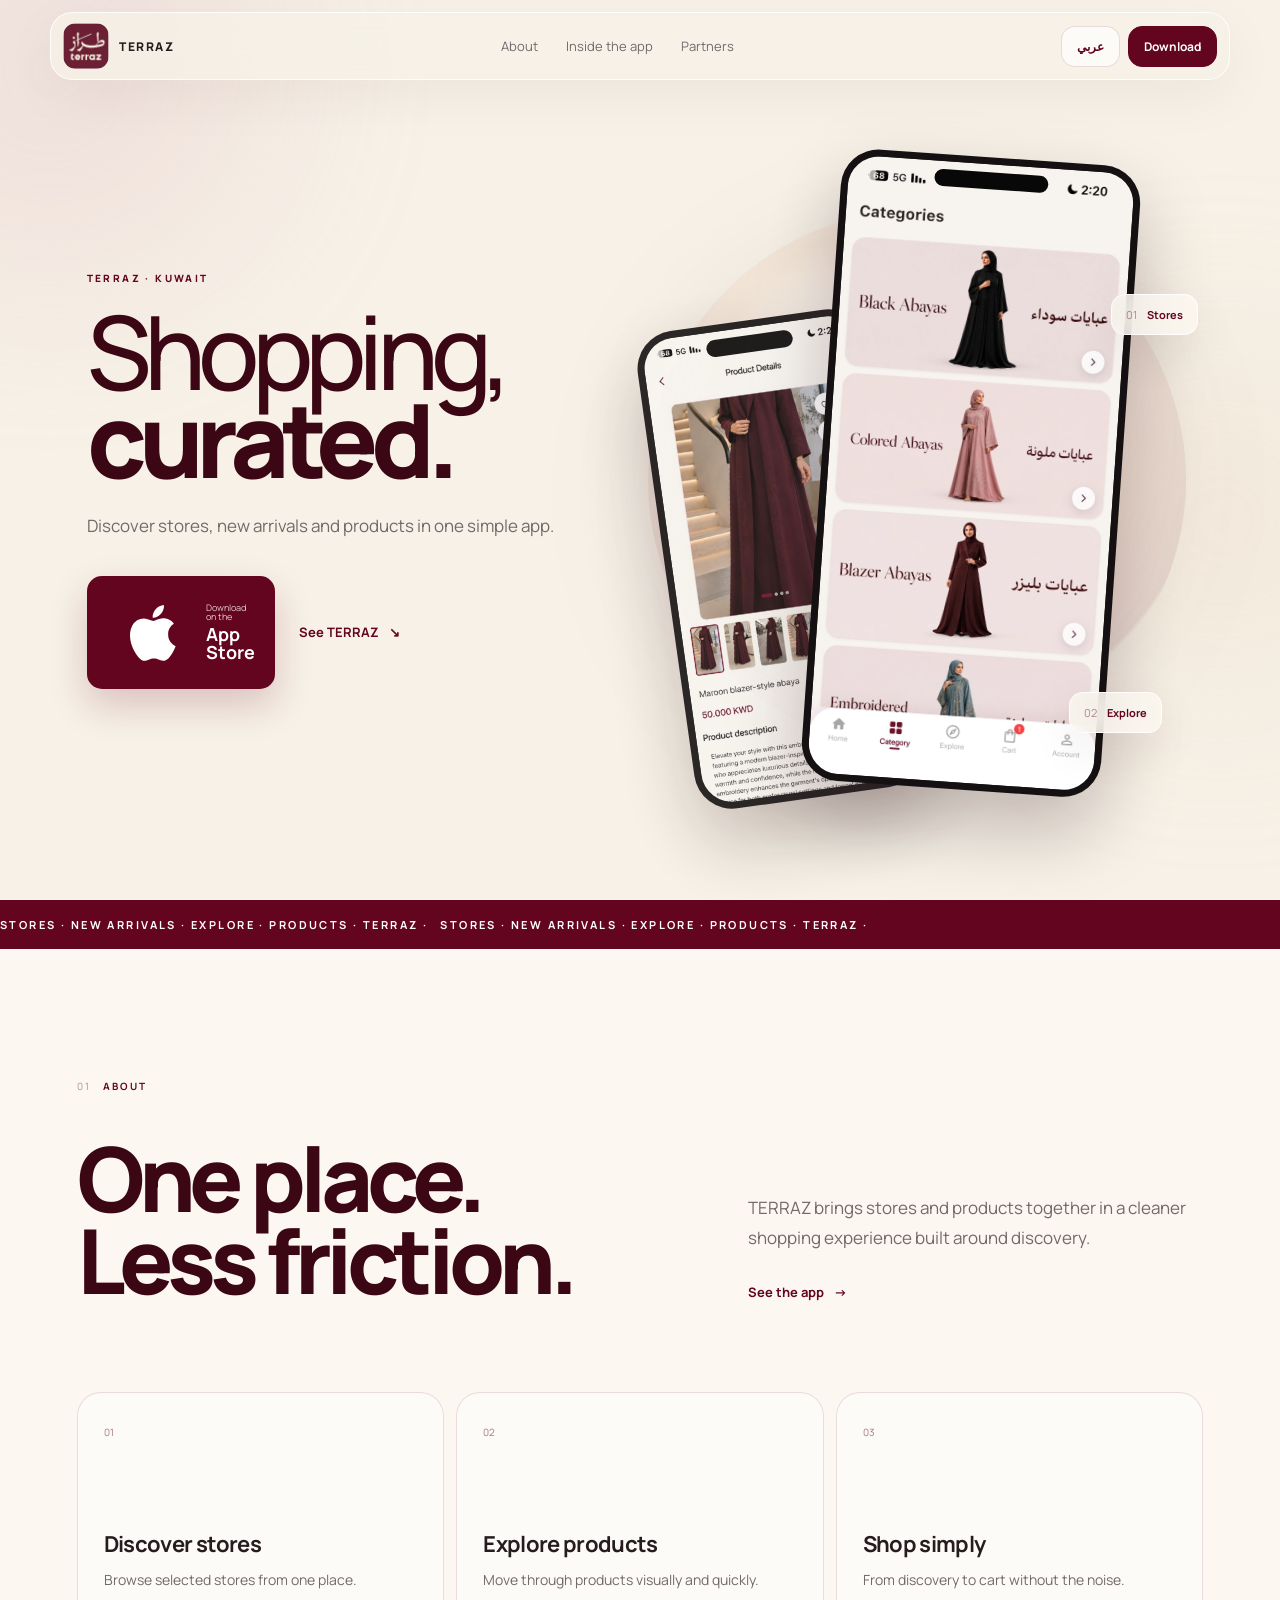
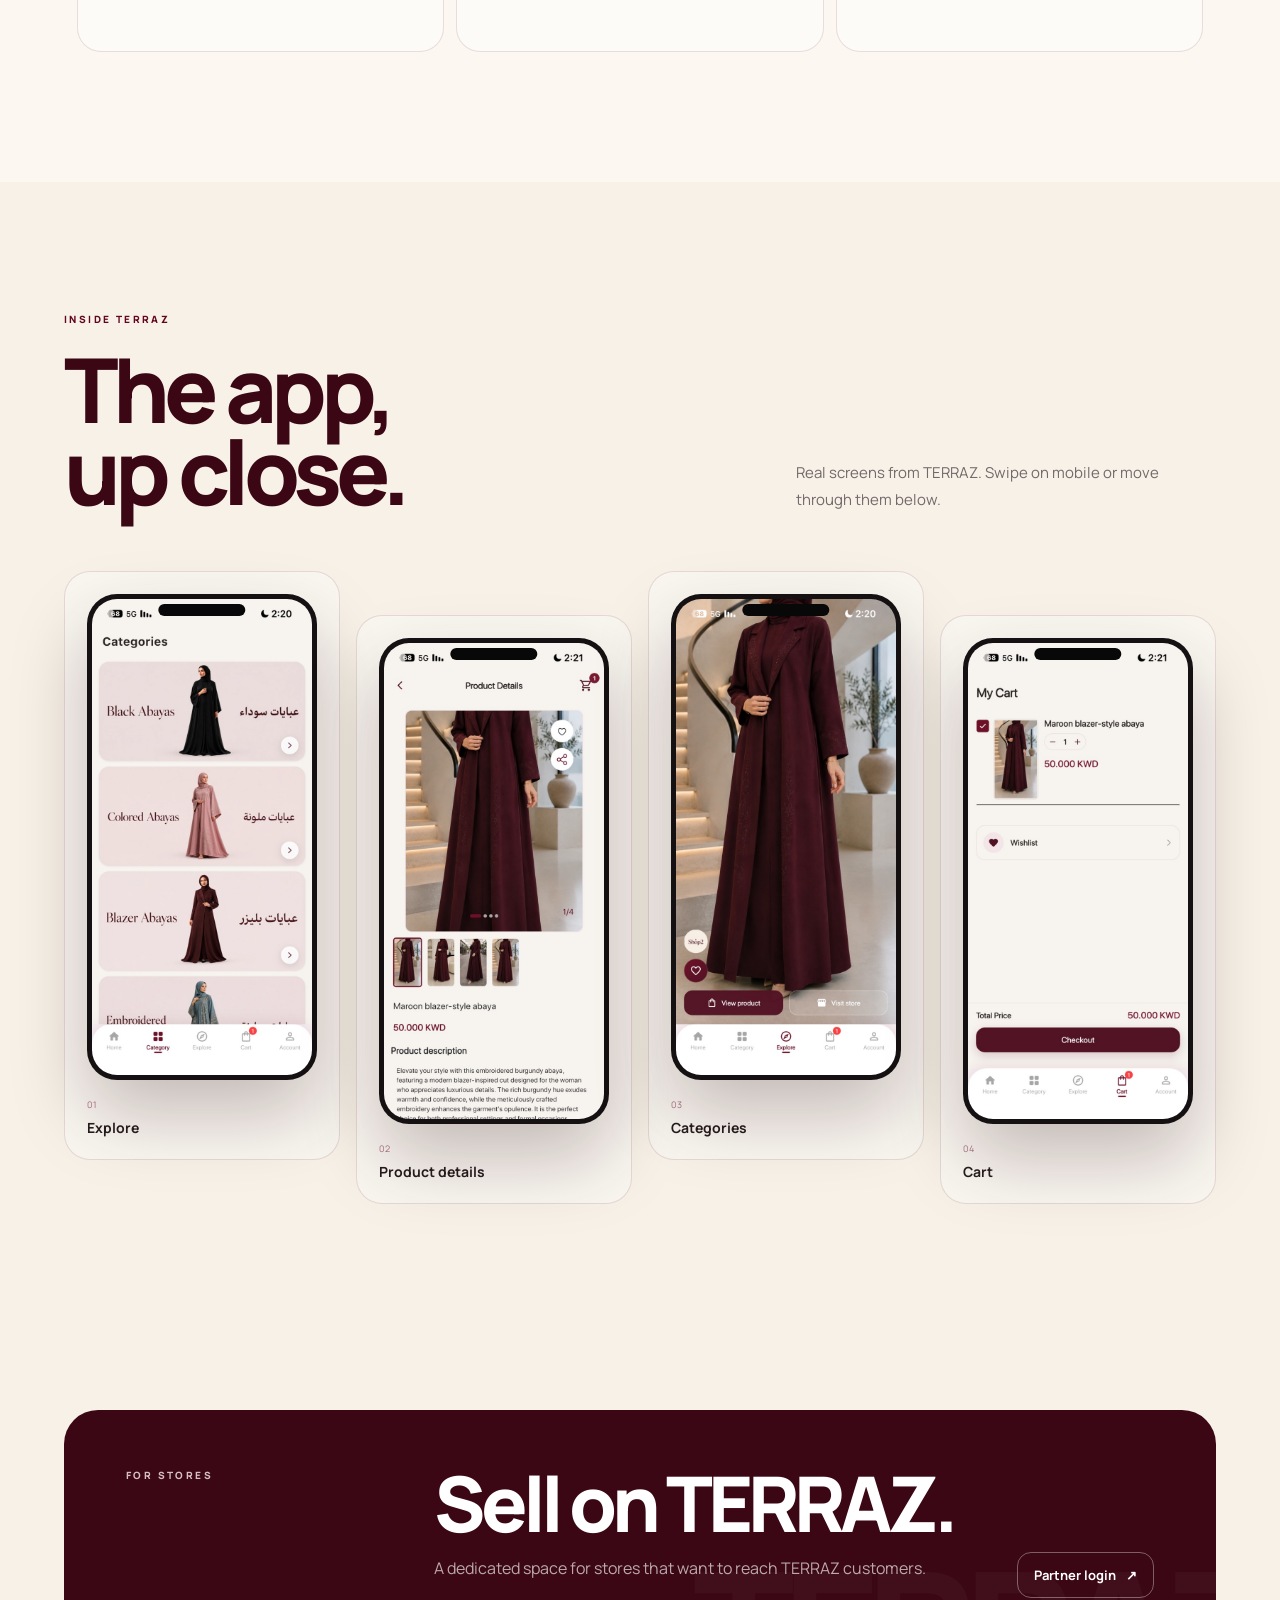
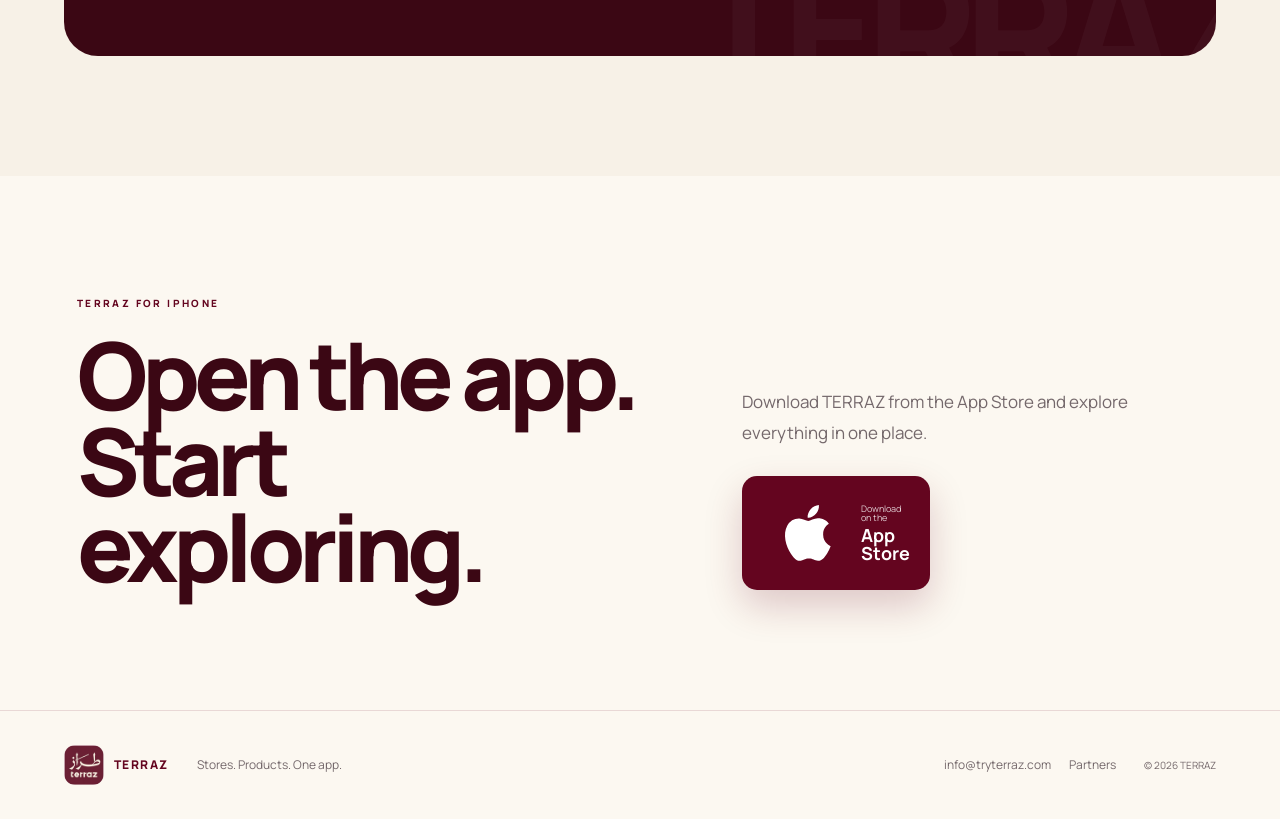
==== commit b8a174bc: "refine: simplify TERRAZ brand site" ====
--- a/index.html
+++ b/index.html
@@ -4,101 +4,82 @@
   <meta charset="utf-8">
   <meta name="viewport" content="width=device-width,initial-scale=1,viewport-fit=cover">
   <meta name="theme-color" content="#F7F1E7">
-  <meta name="description" content="TERRAZ — a refined destination for modest fashion.">
-  <title>TERRAZ | Modest Elegance</title>
+  <meta name="description" content="TERRAZ — discover stores, new arrivals and products in one place.">
+  <title>TERRAZ</title>
   <link rel="icon" href="assets/terraz-logo.png">
   <link rel="preconnect" href="https://fonts.googleapis.com">
   <link rel="preconnect" href="https://fonts.gstatic.com" crossorigin>
-  <link href="https://fonts.googleapis.com/css2?family=DM+Sans:wght@400;500;600&family=DM+Serif+Display:ital@0;1&family=IBM+Plex+Sans+Arabic:wght@400;500;600&display=swap" rel="stylesheet">
+  <link href="https://fonts.googleapis.com/css2?family=IBM+Plex+Sans+Arabic:wght@400;500;600;700&family=Manrope:wght@400;500;600;700;800&display=swap" rel="stylesheet">
   <link rel="stylesheet" href="styles.css">
 </head>
-<body data-scene="0">
-  <div class="noise" aria-hidden="true"></div>
-  <header class="topbar">
-    <a class="mark" href="#top" aria-label="TERRAZ home"><img src="assets/terraz-logo.png" alt="TERRAZ"></a>
-    <nav><a href="#story" data-i18n="nav_story">Story</a><a href="#app" data-i18n="nav_app">App</a><a href="https://partners.tryterraz.com/" data-i18n="nav_partners">Partners</a></nav>
-    <div class="header-actions"><button class="lang" type="button" data-lang>عربي</button><a class="download-mini" href="https://apps.apple.com/us/app/terraz/id6785586373?l" target="_blank" rel="noopener" data-i18n="download">Download</a></div>
+<body>
+  <div class="ambient ambient-a" aria-hidden="true"></div>
+  <div class="ambient ambient-b" aria-hidden="true"></div>
+  <header class="topbar" data-header>
+    <a class="brand" href="#top" aria-label="TERRAZ home"><img src="assets/terraz-logo.png" alt="TERRAZ"><span>TERRAZ</span></a>
+    <nav><a href="#about" data-i18n="nav_about">About</a><a href="#inside" data-i18n="nav_inside">Inside the app</a><a href="https://partners.tryterraz.com/" data-i18n="nav_partners">Partners</a></nav>
+    <div class="header-actions"><button class="lang" type="button" data-lang>عربي</button><a class="download-small" href="https://apps.apple.com/us/app/terraz/id6785586373?l" target="_blank" rel="noopener" data-i18n="download">Download</a></div>
   </header>
-
   <main id="top">
-    <section class="intro">
-      <div class="intro-copy">
-        <span class="kicker" data-i18n="kicker">CURATED IN KUWAIT</span>
-        <h1><span data-i18n="hero_1">A new chapter</span><br><em data-i18n="hero_2">of modest elegance.</em></h1>
-        <p data-i18n="hero_body">TERRAZ brings selected stores and considered pieces into one refined mobile destination.</p>
-        <div class="intro-actions">
-          <a class="appstore" href="https://apps.apple.com/us/app/terraz/id6785586373?l" target="_blank" rel="noopener"><span class="apple"></span><span><small>Download on the</small><b>App Store</b></span></a>
-          <a class="text-link" href="#story"><span data-i18n="discover">Discover TERRAZ</span><i>↘</i></a>
+    <section class="hero">
+      <div class="hero-copy reveal is-visible">
+        <span class="eyebrow" data-i18n="hero_kicker">TERRAZ · KUWAIT</span>
+        <h1 data-i18n="hero_title">Shopping,<br><strong>curated.</strong></h1>
+        <p data-i18n="hero_body">Discover stores, new arrivals and products in one simple app.</p>
+        <div class="hero-actions">
+          <a class="appstore" href="https://apps.apple.com/us/app/terraz/id6785586373?l" target="_blank" rel="noopener"><svg class="apple-icon" viewBox="0 0 24 24" aria-hidden="true"><path fill="#fff" d="M17.05 12.536c.02 2.186 1.918 2.914 1.939 2.923-.016.052-.303 1.034-.999 2.048-.602.876-1.227 1.749-2.212 1.767-.968.018-1.279-.571-2.386-.571-1.108 0-1.454.553-2.37.589-.951.036-1.675-.947-2.282-1.82-1.24-1.793-2.188-5.066-.916-7.275a3.54 3.54 0 0 1 3.002-1.817c.938-.018 1.824.631 2.386.631.561 0 1.613-.78 2.719-.666.463.02 1.763.187 2.598 1.409-.067.042-1.551.907-1.479 2.782ZM15.206 7.178c.505-.611.846-1.462.753-2.31-.728.029-1.608.485-2.13 1.096-.468.54-.878 1.406-.767 2.237.812.063 1.64-.412 2.144-1.023Z"/></svg><span><small>Download on the</small><b>App Store</b></span></a>
+          <a class="quiet-link" href="#about"><span data-i18n="hero_link">See TERRAZ</span><i>↘</i></a>
         </div>
-      </div>      <div class="intro-media">
-        <div class="portrait-shell"><img src="assets/editorial/product-01.webp" alt="TERRAZ maroon abaya"></div>
-        <div class="intro-phone phone-shell"><div class="island"></div><img src="assets/appstore/screen-1.jpg" alt="TERRAZ app explore"></div>
-        <div class="intro-stamp"><small>A NEW CHAPTER</small><strong>طراز</strong></div>
       </div>
-      <div class="scroll-cue"><span>SCROLL</span><i></i></div>
+      <div class="hero-visual reveal is-visible" data-tilt-zone>
+        <div class="halo"></div>
+        <div class="device device-main" data-tilt><div class="island"></div><img src="assets/appstore/screen-4.jpg" alt="TERRAZ categories"></div>
+        <div class="device device-side"><div class="island"></div><img src="assets/appstore/screen-2.jpg" alt="TERRAZ product details"></div>
+        <div class="floating-tag tag-a"><span>01</span><b data-i18n="tag_stores">Stores</b></div>
+        <div class="floating-tag tag-b"><span>02</span><b data-i18n="tag_explore">Explore</b></div>
+      </div>
     </section>
-
-    <section class="scroll-world" id="story">
-      <div class="world-stage">
-        <div class="world-bg">
-          <figure class="bg bg-0 is-on"><img src="assets/editorial/product-02.webp" alt="Maroon abaya editorial"></figure>
-          <figure class="bg bg-1"><img src="assets/editorial/product-03.webp" alt="Maroon abaya editorial detail"></figure>
-          <figure class="bg bg-2"><img src="assets/editorial/product-04.webp" alt="Black abaya editorial"></figure>
-          <figure class="bg bg-3"><img src="assets/editorial/product-05.webp" alt="Black abaya editorial detail"></figure>
-          <div class="veil"></div>
-        </div>
-
-        <div class="world-copy">
-          <div class="scene-copy is-on" data-copy="0"><span>01 / 04</span><h2 data-i18n="s1_title">Curated,<br>not crowded.</h2><p data-i18n="s1_body">Selected stores, thoughtful pieces and less noise between you and what you came to find.</p></div>
-          <div class="scene-copy" data-copy="1"><span>02 / 04</span><h2 data-i18n="s2_title">The piece<br>comes first.</h2><p data-i18n="s2_body">A visual way to explore fashion, with product details kept close when you need them.</p></div>
-          <div class="scene-copy" data-copy="2"><span>03 / 04</span><h2 data-i18n="s3_title">Move through<br>it naturally.</h2><p data-i18n="s3_body">Categories, discovery and product views connect as one focused mobile experience.</p></div>
-          <div class="scene-copy" data-copy="3"><span>04 / 04</span><h2 data-i18n="s4_title">Designed<br>around mobile.</h2><p data-i18n="s4_body">TERRAZ is built to feel immediate in your hand — clear, visual and made for everyday browsing.</p></div>
-        </div>
-        <div class="world-device-wrap">
-          <div class="world-device phone-shell" data-tilt>
-            <div class="island"></div>
-            <img data-screen src="assets/appstore/screen-1.jpg" alt="TERRAZ app screen">
-          </div>
-          <div class="screen-label"><span data-i18n="screen_label">THE TERRAZ APP</span><b data-scene-label>HOME</b></div>
-        </div>
-
-        <div class="world-progress" aria-hidden="true"><i></i><span>01</span><span>02</span><span>03</span><span>04</span></div>
-        <div class="world-counter"><span>01</span><i>/</i><b>04</b></div>
+    <div class="ticker" aria-hidden="true"><div><span>STORES · NEW ARRIVALS · EXPLORE · PRODUCTS · TERRAZ · </span><span>STORES · NEW ARRIVALS · EXPLORE · PRODUCTS · TERRAZ · </span></div></div>
+    <section class="about" id="about">
+      <div class="section-label reveal"><span>01</span><b data-i18n="about_label">ABOUT</b></div>
+      <div class="about-grid">
+        <h2 class="reveal" data-i18n="about_title">One place.<br>Less friction.</h2>
+        <div class="about-copy reveal"><p data-i18n="about_body">TERRAZ brings stores and products together in a cleaner shopping experience built around discovery.</p><a href="#inside" class="line-link"><span data-i18n="about_link">See the app</span><i>→</i></a></div>
+      </div>
+      <div class="feature-row">
+        <article class="feature reveal"><span>01</span><h3 data-i18n="f1_title">Discover stores</h3><p data-i18n="f1_body">Browse selected stores from one place.</p></article>
+        <article class="feature reveal"><span>02</span><h3 data-i18n="f2_title">Explore products</h3><p data-i18n="f2_body">Move through products visually and quickly.</p></article>
+        <article class="feature reveal"><span>03</span><h3 data-i18n="f3_title">Shop simply</h3><p data-i18n="f3_body">From discovery to cart without the noise.</p></article>
       </div>
     </section>
 
-    <section class="interlude">
-      <p class="eyebrow" data-i18n="inter_kicker">NOT A CATALOGUE. A POINT OF VIEW.</p>
-      <h2 data-i18n="inter_title">A quieter way to<br>discover what fits you.</h2>
-      <p class="inter-body" data-i18n="inter_body">TERRAZ brings fashion, stores and product discovery together without making the experience feel busy.</p>
+    <section class="inside" id="inside">
+      <div class="inside-head reveal"><div><span class="eyebrow" data-i18n="inside_kicker">INSIDE TERRAZ</span><h2 data-i18n="inside_title">The app,<br>up close.</h2></div><p data-i18n="inside_body">Real screens from TERRAZ. Swipe on mobile or move through them below.</p></div>
+      <div class="phone-gallery" data-gallery>
+        <article class="phone-card"><div class="device"><div class="island"></div><img src="assets/appstore/screen-4.jpg" alt="TERRAZ categories"></div><span>01</span><b data-i18n="g1">Categories</b></article>
+        <article class="phone-card"><div class="device"><div class="island"></div><img src="assets/appstore/screen-2.jpg" alt="TERRAZ product details"></div><span>02</span><b data-i18n="g2">Product details</b></article>
+        <article class="phone-card"><div class="device"><div class="island"></div><img src="assets/appstore/screen-1.jpg" alt="TERRAZ explore"></div><span>03</span><b data-i18n="g3">Explore</b></article>
+        <article class="phone-card"><div class="device"><div class="island"></div><img src="assets/appstore/screen-3.jpg" alt="TERRAZ cart"></div><span>04</span><b data-i18n="g4">Cart</b></article>
+      </div>
+    </section>
+    <section class="partners reveal">
+      <span class="eyebrow" data-i18n="partners_kicker">FOR STORES</span>
+      <div><h2 data-i18n="partners_title">Sell on TERRAZ.</h2><p data-i18n="partners_body">A dedicated space for stores that want to reach TERRAZ customers.</p></div>
+      <a href="https://partners.tryterraz.com/" class="outline-link"><span data-i18n="partners_link">Partner login</span><i>↗</i></a>
     </section>
 
-    <section class="editorial-grid" aria-label="TERRAZ editorial">
-      <figure class="editorial tall reveal"><img src="assets/editorial/product-01.webp" alt="Maroon abaya"><figcaption><small>01</small><span data-i18n="cap1">The silhouette</span></figcaption></figure>
-      <figure class="editorial reveal"><img src="assets/editorial/product-04.webp" alt="Black abaya"><figcaption><small>02</small><span data-i18n="cap2">The essential</span></figcaption></figure>
-      <figure class="editorial reveal"><img src="assets/editorial/product-03.webp" alt="Maroon abaya detail"><figcaption><small>03</small><span data-i18n="cap3">The detail</span></figcaption></figure>
-    </section>
-    <section class="app-finale" id="app">
-      <div class="final-copy reveal">
-        <span class="kicker" data-i18n="final_kicker">TERRAZ ON IPHONE</span>
-        <h2 data-i18n="final_title">Your next find<br>starts here.</h2>
-        <p data-i18n="final_body">Explore TERRAZ on iPhone and move from discovery to product details in one place.</p>
-        <a class="appstore appstore-light" href="https://apps.apple.com/us/app/terraz/id6785586373?l" target="_blank" rel="noopener"><span class="apple"></span><span><small>Download on the</small><b>App Store</b></span></a>
-      </div>
-      <div class="device-stack reveal">
-        <div class="stack-phone back phone-shell"><div class="island"></div><img src="assets/appstore/screen-4.jpg" alt="TERRAZ categories"></div>
-        <div class="stack-phone front phone-shell"><div class="island"></div><img src="assets/appstore/screen-2.jpg" alt="TERRAZ product details"></div>
-      </div>
+    <section class="download-panel reveal">
+      <div><span class="eyebrow" data-i18n="final_kicker">TERRAZ FOR IPHONE</span><h2 data-i18n="final_title">Open the app.<br>Start exploring.</h2></div>
+      <div class="download-copy"><p data-i18n="final_body">Download TERRAZ from the App Store and explore everything in one place.</p><a class="appstore appstore-light" href="https://apps.apple.com/us/app/terraz/id6785586373?l" target="_blank" rel="noopener"><svg class="apple-icon" viewBox="0 0 24 24" aria-hidden="true"><path fill="#fff" d="M17.05 12.536c.02 2.186 1.918 2.914 1.939 2.923-.016.052-.303 1.034-.999 2.048-.602.876-1.227 1.749-2.212 1.767-.968.018-1.279-.571-2.386-.571-1.108 0-1.454.553-2.37.589-.951.036-1.675-.947-2.282-1.82-1.24-1.793-2.188-5.066-.916-7.275a3.54 3.54 0 0 1 3.002-1.817c.938-.018 1.824.631 2.386.631.561 0 1.613-.78 2.719-.666.463.02 1.763.187 2.598 1.409-.067.042-1.551.907-1.479 2.782ZM15.206 7.178c.505-.611.846-1.462.753-2.31-.728.029-1.608.485-2.13 1.096-.468.54-.878 1.406-.767 2.237.812.063 1.64-.412 2.144-1.023Z"/></svg><span><small>Download on the</small><b>App Store</b></span></a></div>
     </section>
   </main>
 
   <footer>
-    <a class="footer-mark" href="#top"><img src="assets/terraz-logo.png" alt="TERRAZ"><span>TERRAZ</span></a>
-    <p data-i18n="footer_line">A new chapter of modest elegance.</p>
+    <a class="footer-brand" href="#top"><img src="assets/terraz-logo.png" alt="TERRAZ"><span>TERRAZ</span></a>
+    <p data-i18n="footer_text">Stores. Products. One app.</p>
     <div><a href="mailto:info@tryterraz.com">info@tryterraz.com</a><a href="https://partners.tryterraz.com/" data-i18n="nav_partners">Partners</a></div>
     <small>© <span id="year"></span> TERRAZ</small>
   </footer>
-
   <script src="app.js"></script>
 </body>
 </html>
--- a/styles.css
+++ b/styles.css
@@ -1,23 +1,14 @@
-:root{--maroon:#64051F;--wine:#3E0716;--cream:#F7F1E7;--paper:#FBF8F2;--ink:#24191C;--muted:#7D7072;--line:rgba(100,5,31,.14);--serif:"DM Serif Display",Georgia,serif;--sans:"DM Sans","Segoe UI",Arial,sans-serif;--arabic:"IBM Plex Sans Arabic",Tahoma,Arial,sans-serif}*{box-sizing:border-box}html{scroll-behavior:smooth;background:var(--cream)}body{margin:0;background:var(--cream);color:var(--ink);font-family:var(--sans);overflow-x:clip}body[dir="rtl"]{font-family:var(--arabic)}body[dir="rtl"] h1,body[dir="rtl"] h2,body[dir="rtl"] h3{font-family:var(--arabic);font-weight:500;letter-spacing:-.04em}a{color:inherit;text-decoration:none}button{font:inherit}img{display:block;width:100%;height:auto}.noise{position:fixed;inset:0;z-index:999;pointer-events:none;opacity:.026;background-image:url("data:image/svg+xml,%3Csvg viewBox='0 0 150 150' xmlns='http://www.w3.org/2000/svg'%3E%3Cfilter id='n'%3E%3CfeTurbulence type='fractalNoise' baseFrequency='.85' numOctaves='3' stitchTiles='stitch'/%3E%3C/filter%3E%3Crect width='100%25' height='100%25' filter='url(%23n)'/%3E%3C/svg%3E")}
-.topbar{position:fixed;z-index:100;top:max(14px,env(safe-area-inset-top));left:50%;transform:translateX(-50%);width:min(1220px,calc(100% - 28px));height:66px;padding:9px 10px 9px 12px;border:1px solid rgba(255,255,255,.72);border-radius:22px;background:rgba(247,241,231,.74);backdrop-filter:blur(20px) saturate(1.2);display:flex;align-items:center;justify-content:space-between;gap:26px;box-shadow:0 12px 44px rgba(60,7,20,.04);transition:.35s}.topbar.is-scrolled{background:rgba(247,241,231,.94);box-shadow:0 18px 55px rgba(60,7,20,.09)}.mark img{width:44px;height:44px;border-radius:12px;object-fit:cover}.topbar nav{display:flex;gap:30px;color:#77686b;font-size:13px}.topbar nav a{transition:.25s}.topbar nav a:hover{color:var(--maroon)}.header-actions{display:flex;align-items:center;gap:8px}.lang,.download-mini{border:1px solid var(--line);border-radius:13px;padding:11px 14px;background:rgba(255,255,255,.5);color:var(--maroon);font-size:12px;font-weight:600;cursor:pointer}.download-mini{background:var(--maroon);color:#fff;border-color:var(--maroon)}
-.intro{min-height:100svh;position:relative;display:grid;grid-template-columns:minmax(0,1fr) minmax(420px,.92fr);gap:5vw;align-items:center;padding:130px max(5.5vw,34px) 70px;overflow:hidden}.intro::before{content:"";position:absolute;inset:0;background:radial-gradient(circle at 15% 28%,rgba(100,5,31,.07),transparent 30%),linear-gradient(125deg,rgba(255,255,255,.45),transparent 55%);pointer-events:none}.intro-copy{position:relative;z-index:2;max-width:700px;justify-self:end}.kicker,.eyebrow{display:block;margin:0 0 22px;color:var(--maroon);font-size:10px;font-weight:600;letter-spacing:.25em}.intro h1,.interlude h2,.scene-copy h2,.app-finale h2{font-family:var(--serif);font-weight:400;letter-spacing:-.045em;margin:0;color:var(--wine)}.intro h1{font-size:clamp(66px,7.9vw,126px);line-height:.86}.intro h1 em{font-weight:400;color:var(--maroon)}.intro-copy>p{max-width:560px;margin:30px 0 0;color:#685c5f;font-size:clamp(16px,1.35vw,20px);line-height:1.75}.intro-actions{display:flex;align-items:center;gap:24px;margin-top:34px;flex-wrap:wrap}.appstore{direction:ltr;display:inline-flex;align-items:center;gap:11px;padding:10px 18px 10px 15px;min-width:184px;border-radius:15px;background:var(--maroon);color:white;box-shadow:0 15px 35px rgba(100,5,31,.18);transition:transform .25s,box-shadow .25s}.appstore:hover{transform:translateY(-3px);box-shadow:0 22px 45px rgba(100,5,31,.25)}.appstore .apple{font-size:31px;line-height:1}.appstore span:last-child{display:flex;flex-direction:column;text-align:left;line-height:1}.appstore small{font-size:9px;font-weight:400;opacity:.8}.appstore b{font-size:18px;margin-top:4px}.text-link{display:flex;align-items:center;gap:10px;color:var(--maroon);font-size:13px;font-weight:600}.text-link i{font-style:normal;font-size:18px;transition:.25s}.text-link:hover i{transform:translate(3px,3px)}
-.intro-media{position:relative;z-index:1;height:min(74vh,760px);min-height:560px}.portrait-shell{position:absolute;inset:0 0 0 9%;border-radius:46% 46% 24px 24px;overflow:hidden;box-shadow:0 40px 85px rgba(62,7,22,.13)}.portrait-shell img{height:100%;object-fit:cover;object-position:center 18%}.intro-phone{position:absolute;left:-4%;bottom:-3%;width:min(220px,37%);transform:rotate(-7deg);animation:phoneFloat 6s ease-in-out infinite}.phone-shell{background:#151112;padding:7px;border-radius:36px;box-shadow:0 35px 70px rgba(28,9,15,.26);overflow:hidden}.phone-shell img{border-radius:29px}.island{position:absolute;z-index:4;top:15px;left:50%;transform:translateX(-50%);width:38%;height:17px;border-radius:20px;background:#080808}.intro-stamp{position:absolute;left:2%;top:8%;width:155px;height:155px;border-radius:50%;background:rgba(251,248,242,.9);display:grid;place-items:center;align-content:center;gap:7px;color:var(--maroon);box-shadow:0 18px 50px rgba(62,7,22,.08);backdrop-filter:blur(12px)}.intro-stamp small{font-size:8px;letter-spacing:.2em}.intro-stamp strong{font-family:var(--arabic);font-size:35px;font-weight:500}.scroll-cue{position:absolute;left:50%;bottom:18px;transform:translateX(-50%);display:flex;align-items:center;gap:9px;font-size:8px;letter-spacing:.23em;color:#9b8c8f}.scroll-cue i{display:block;width:34px;height:1px;background:currentColor;animation:cue 2s ease-in-out infinite}
-.scroll-world{height:480vh;position:relative;background:#171113}.world-stage{position:sticky;top:0;height:100svh;overflow:hidden;color:white}.world-bg,.world-bg figure,.veil{position:absolute;inset:0;margin:0}.world-bg figure{opacity:0;transition:opacity .8s ease}.world-bg figure.is-on{opacity:1}.world-bg img{width:100%;height:100%;object-fit:cover;object-position:center 30%;transform:scale(1.05);transition:transform 1.2s ease}.world-bg figure.is-on img{transform:scale(1)}.veil{background:linear-gradient(90deg,rgba(18,10,12,.92) 0%,rgba(18,10,12,.74) 36%,rgba(18,10,12,.26) 62%,rgba(18,10,12,.1) 100%),linear-gradient(180deg,rgba(0,0,0,.08),rgba(0,0,0,.28));z-index:2}.world-copy{position:absolute;z-index:4;left:max(6vw,34px);top:50%;transform:translateY(-50%);width:min(520px,42vw);min-height:430px}.scene-copy{position:absolute;inset:0;display:flex;flex-direction:column;justify-content:center;opacity:0;transform:translateY(45px);pointer-events:none;transition:opacity .5s ease,transform .7s cubic-bezier(.2,.7,.2,1)}.scene-copy.is-on{opacity:1;transform:none}.scene-copy>span{font-size:10px;letter-spacing:.24em;color:#d9b8c0;margin-bottom:26px}.scene-copy h2{color:#fff;font-size:clamp(65px,7.5vw,122px);line-height:.84}.scene-copy p{max-width:420px;margin:28px 0 0;color:rgba(255,255,255,.72);font-size:16px;line-height:1.75}.world-device-wrap{position:absolute;z-index:5;right:max(7vw,50px);top:50%;transform:translateY(-48%);width:min(340px,28vw)}.world-device{position:relative;width:100%;transition:transform .55s cubic-bezier(.2,.7,.2,1);will-change:transform}.world-device img{aspect-ratio:620/1342;object-fit:cover;transition:opacity .22s ease}.world-device.is-switching img{opacity:.2}.screen-label{display:flex;justify-content:space-between;align-items:center;margin-top:20px;font-size:9px;letter-spacing:.18em;color:rgba(255,255,255,.58)}.screen-label b{color:white;font-weight:500}.world-progress{position:absolute;z-index:5;bottom:30px;left:max(6vw,34px);right:max(6vw,34px);height:26px;display:flex;align-items:center;gap:16px;color:rgba(255,255,255,.45);font-size:8px}.world-progress::before{content:"";flex:1;height:1px;background:rgba(255,255,255,.18)}.world-progress i{position:absolute;left:0;bottom:0;width:calc(var(--story-progress,0)*100%);height:2px;background:#fff;transition:width .08s linear}.world-counter{position:absolute;z-index:5;right:max(3vw,24px);top:50%;transform:translateY(-50%) rotate(90deg);transform-origin:center;display:flex;gap:8px;align-items:center;font-family:var(--serif);font-size:15px;color:rgba(255,255,255,.65)}.world-counter b{font-weight:400}.world-counter i{font-style:normal;opacity:.35}
-.interlude{padding:150px max(8vw,34px);background:var(--paper);text-align:center}.interlude h2{font-size:clamp(58px,7vw,110px);line-height:.95}.inter-body{max-width:660px;margin:32px auto 0;color:var(--muted);font-size:17px;line-height:1.8}.editorial-grid{display:grid;grid-template-columns:1.15fr .85fr .85fr;gap:12px;padding:12px;background:var(--paper)}.editorial{position:relative;height:70vh;min-height:540px;margin:0;overflow:hidden;background:#ddd}.editorial.tall{height:82vh}.editorial img{height:100%;object-fit:cover;transition:transform 1s cubic-bezier(.2,.7,.2,1);will-change:transform}.editorial:hover img{transform:scale(1.035)}.editorial::after{content:"";position:absolute;inset:0;background:linear-gradient(180deg,transparent 55%,rgba(25,10,15,.68))}.editorial figcaption{position:absolute;z-index:2;left:24px;right:24px;bottom:22px;color:white;display:flex;justify-content:space-between;align-items:end;border-top:1px solid rgba(255,255,255,.4);padding-top:12px}.editorial figcaption small{font-size:9px;letter-spacing:.2em}.editorial figcaption span{font-family:var(--serif);font-size:24px}.app-finale{position:relative;min-height:100svh;padding:110px max(7vw,34px);background:var(--maroon);color:white;display:grid;grid-template-columns:1fr 1fr;align-items:center;gap:5vw;overflow:hidden}.app-finale::before{content:"TERRAZ";position:absolute;left:-3vw;bottom:-4vw;font-family:var(--serif);font-size:24vw;line-height:.75;color:rgba(255,255,255,.035);white-space:nowrap}.final-copy{position:relative;z-index:2;max-width:600px}.final-copy .kicker{color:#dcbfc6}.app-finale h2{color:white;font-size:clamp(68px,8vw,125px);line-height:.84}.app-finale p{max-width:500px;color:rgba(255,255,255,.72);font-size:17px;line-height:1.8;margin:28px 0 34px}.appstore-light{background:var(--cream);color:var(--maroon);box-shadow:none}.device-stack{position:relative;height:650px}.stack-phone{position:absolute;width:min(310px,45%);top:50%;left:50%;transform-origin:center}.stack-phone.back{transform:translate(-72%,-50%) rotate(-9deg);opacity:.65}.stack-phone.front{transform:translate(-20%,-48%) rotate(7deg);z-index:2}.stack-phone img{aspect-ratio:620/1342;object-fit:cover}
-footer{background:var(--paper);padding:34px max(5vw,28px);display:grid;grid-template-columns:auto 1fr auto auto;gap:28px;align-items:center;border-top:1px solid var(--line);font-size:12px;color:var(--muted)}.footer-mark{display:flex;align-items:center;gap:10px;color:var(--maroon);font-weight:600;letter-spacing:.12em}.footer-mark img{width:40px;height:40px;border-radius:10px}.footer-mark+ p{margin:0;font-family:var(--serif);font-size:17px;font-style:italic}.footer-mark~div{display:flex;gap:20px}.reveal{opacity:0;transform:translateY(30px);transition:opacity .8s ease,transform .8s cubic-bezier(.2,.7,.2,1)}.reveal.is-visible{opacity:1;transform:none}
-[dir="rtl"] .intro-copy,[dir="rtl"] .scene-copy,[dir="rtl"] .final-copy{text-align:right}[dir="rtl"] .intro-copy{justify-self:start}[dir="rtl"] .world-copy{left:auto;right:max(6vw,34px)}[dir="rtl"] .world-device-wrap{right:auto;left:max(7vw,50px)}[dir="rtl"] .text-link i{transform:scaleX(-1)}
-@keyframes phoneFloat{0%,100%{transform:rotate(-7deg) translateY(0)}50%{transform:rotate(-5deg) translateY(-12px)}}@keyframes cue{0%,100%{transform:scaleX(.35);opacity:.35}50%{transform:scaleX(1);opacity:1}}
-@media(max-width:900px){.topbar{height:58px;width:calc(100% - 18px);top:max(8px,env(safe-area-inset-top));border-radius:17px}.mark img{width:40px;height:40px;border-radius:10px}.topbar nav{display:none}.download-mini{display:none}.lang{padding:9px 12px;background:rgba(255,255,255,.66)}.intro{display:block;min-height:100svh;padding:100px 18px 36px}.intro-copy{max-width:620px;margin:0 auto}.intro h1{font-size:clamp(48px,12.2vw,68px);line-height:.91;letter-spacing:-.035em;text-wrap:balance}.intro-copy>p{font-size:15px;line-height:1.72;margin-top:22px;max-width:540px}.kicker{font-size:9px;margin-bottom:16px}.intro-actions{margin-top:24px;gap:18px}.appstore{min-width:168px;padding:9px 14px}.appstore .apple{font-size:28px}.appstore b{font-size:16px}.text-link{font-size:12px}.intro-media{height:50svh;min-height:410px;margin:44px auto 0;max-width:620px}.portrait-shell{inset:0;border-radius:38% 38% 18px 18px}.portrait-shell img{object-position:center 18%}.intro-phone{left:-1%;width:34%;bottom:-1%;border-radius:27px;padding:5px}.intro-phone img{border-radius:22px}.intro-phone .island{top:10px;height:11px}.intro-stamp{width:100px;height:100px;left:4%;top:5%}.intro-stamp small{font-size:6px}.intro-stamp strong{font-size:24px}.scroll-cue{display:none}
-.scroll-world{height:470svh}.world-stage{height:100svh}.world-bg img{object-position:center 28%}.veil{background:linear-gradient(180deg,rgba(20,11,14,.9) 0%,rgba(20,11,14,.68) 40%,rgba(20,11,14,.18) 65%,rgba(20,11,14,.55) 100%)}.world-copy{left:18px;right:18px;top:92px;transform:none;width:auto;min-height:260px}.scene-copy{justify-content:flex-start}.scene-copy>span{font-size:8px;margin-bottom:14px}.scene-copy h2{font-size:clamp(48px,13.5vw,66px);line-height:.88;letter-spacing:-.035em}.scene-copy p{font-size:13px;line-height:1.65;max-width:310px;margin-top:17px}.world-device-wrap{width:148px;right:18px;top:auto;bottom:36px;transform:none}.world-device{padding:5px;border-radius:26px;box-shadow:0 22px 50px rgba(0,0,0,.35)}.world-device img{border-radius:21px}.world-device .island{top:9px;height:10px}.screen-label{font-size:6px;letter-spacing:.12em;margin-top:8px}.world-progress{left:18px;right:18px;bottom:12px;gap:9px;font-size:6px}.world-counter{display:none}
-.interlude{padding:92px 20px}.interlude h2{font-size:clamp(46px,12.5vw,62px);line-height:.98}.inter-body{font-size:15px;line-height:1.7;margin-top:24px}.editorial-grid{grid-template-columns:1fr;padding:8px;gap:8px}.editorial,.editorial.tall{height:72svh;min-height:520px}.editorial figcaption{left:18px;right:18px;bottom:17px}.editorial figcaption span{font-size:21px}.app-finale{grid-template-columns:1fr;min-height:100svh;padding:88px 20px 50px;gap:20px}.app-finale h2{font-size:clamp(54px,14vw,72px)}.app-finale p{font-size:14px;line-height:1.7}.device-stack{height:440px;margin-top:10px}.stack-phone{width:47%;max-width:210px}.stack-phone.back{transform:translate(-82%,-50%) rotate(-8deg)}.stack-phone.front{transform:translate(-15%,-48%) rotate(6deg)}footer{grid-template-columns:1fr 1fr;padding:28px 18px;gap:18px}.footer-mark+ p{grid-column:1/-1;font-size:15px}.footer-mark~div{justify-content:flex-end;gap:12px}footer>small{grid-column:1/-1}}
-@media(max-width:430px){.intro{padding-left:16px;padding-right:16px}.intro h1{font-size:clamp(43px,11.7vw,50px)}.intro-copy>p{font-size:14px}.intro-media{height:47svh;min-height:390px;margin-top:36px}.intro-actions{align-items:center}.text-link{font-size:11px}.world-copy{top:88px}.scene-copy h2{font-size:47px}.scene-copy p{font-size:12.5px;max-width:285px}.world-device-wrap{width:132px}.interlude h2{font-size:45px}.editorial,.editorial.tall{height:68svh;min-height:500px}.app-finale{padding-top:82px}.device-stack{height:410px}}
-@media(prefers-reduced-motion:reduce){html{scroll-behavior:auto}.intro-phone,.scroll-cue i{animation:none}.world-bg figure,.world-bg img,.scene-copy,.world-device,.reveal{transition:none}.reveal{opacity:1;transform:none}}
-
-@media(max-width:900px){
-  [dir="rtl"] .world-copy{left:18px;right:18px;width:auto;text-align:right}
-  [dir="rtl"] .scene-copy p{max-width:310px;margin-left:auto;margin-right:0}
-}
-@media(max-width:430px){
-  [dir="rtl"] .world-copy{left:16px;right:16px}
-  [dir="rtl"] .scene-copy p{max-width:300px}
-}
+:root{--m:#64051F;--wine:#3B0714;--cream:#F7F1E7;--paper:#FCF8F1;--ink:#261C1F;--muted:#74686B;--line:rgba(100,5,31,.13);--sans:"Manrope","Segoe UI",Arial,sans-serif;--ar:"IBM Plex Sans Arabic",Tahoma,Arial,sans-serif}*{box-sizing:border-box}html{scroll-behavior:smooth;background:var(--cream)}body{margin:0;background:var(--cream);color:var(--ink);font-family:var(--sans);overflow-x:hidden}body[dir="rtl"]{font-family:var(--ar)}a{color:inherit;text-decoration:none}button{font:inherit}img{display:block;width:100%;height:auto}::selection{background:var(--m);color:#fff}
+.ambient{position:fixed;border-radius:50%;filter:blur(95px);pointer-events:none;z-index:0;opacity:.22}.ambient-a{width:420px;height:420px;background:#D7A9B5;top:-140px;left:-160px}.ambient-b{width:360px;height:360px;background:#E8D1B9;right:-120px;top:38vh}.topbar{position:fixed;z-index:100;top:max(12px,env(safe-area-inset-top));left:50%;transform:translateX(-50%);width:min(1180px,calc(100% - 24px));height:68px;padding:10px 12px;border:1px solid rgba(255,255,255,.82);border-radius:22px;background:rgba(247,241,231,.78);backdrop-filter:blur(22px) saturate(1.15);display:flex;align-items:center;justify-content:space-between;gap:24px;box-shadow:0 16px 55px rgba(65,12,27,.05);transition:.3s}.topbar.is-scrolled{background:rgba(247,241,231,.96);box-shadow:0 18px 60px rgba(65,12,27,.1)}
+.brand{display:flex;align-items:center;gap:10px;font-weight:800;letter-spacing:.13em;font-size:12px}.brand img,.footer-brand img{width:46px;height:46px;border-radius:13px;object-fit:cover}.topbar nav{display:flex;gap:28px;font-size:13px;color:var(--muted)}.topbar nav a{transition:.2s}.topbar nav a:hover{color:var(--m)}.header-actions{display:flex;align-items:center;gap:8px}.lang,.download-small{border:1px solid var(--line);border-radius:14px;padding:11px 15px;background:rgba(255,255,255,.65);color:var(--m);font-size:12px;font-weight:700;cursor:pointer}.download-small{background:var(--m);color:#fff;border-color:var(--m)}
+.hero{position:relative;z-index:1;min-height:100svh;display:grid;grid-template-columns:minmax(0,.9fr) minmax(460px,1.1fr);align-items:center;gap:5vw;padding:140px max(5vw,34px) 80px}.hero-copy{max-width:640px;justify-self:end}.eyebrow{display:block;color:var(--m);font-size:10px;letter-spacing:.24em;font-weight:800;margin-bottom:22px}.hero h1{margin:0;font-size:clamp(74px,8vw,128px);line-height:.86;letter-spacing:-.075em;font-weight:500;color:var(--wine)}.hero h1 strong{font-weight:800}.hero-copy>p{max-width:510px;margin:28px 0 0;color:var(--muted);font-size:clamp(17px,1.25vw,20px);line-height:1.8}.hero-actions{display:flex;align-items:center;gap:24px;margin-top:34px;flex-wrap:wrap}
+.appstore{direction:ltr;display:inline-flex;align-items:center;gap:11px;min-width:188px;padding:10px 17px 10px 15px;border-radius:15px;background:var(--m);color:#fff;box-shadow:0 16px 38px rgba(100,5,31,.2);transition:.25s}.appstore:hover{transform:translateY(-3px);box-shadow:0 22px 50px rgba(100,5,31,.28)}.appstore .apple{font-size:31px;line-height:1}.appstore span:last-child{display:flex;flex-direction:column;text-align:left;line-height:1}.appstore small{font-size:9px;font-weight:400;opacity:.8}.appstore b{font-size:18px;margin-top:4px}.quiet-link,.line-link,.outline-link{display:inline-flex;align-items:center;gap:10px;color:var(--m);font-size:13px;font-weight:700}.quiet-link i,.line-link i,.outline-link i{font-style:normal;transition:.2s}.quiet-link:hover i,.line-link:hover i,.outline-link:hover i{transform:translate(3px,3px)}.hero-visual{position:relative;height:min(74vh,730px);min-height:560px;display:grid;place-items:center}.halo{position:absolute;width:min(590px,90%);aspect-ratio:1;border-radius:50%;background:radial-gradient(circle at 45% 38%,#fff 0 16%,#F1E3D5 42%,rgba(100,5,31,.08) 72%,transparent 73%);filter:drop-shadow(0 28px 60px rgba(64,12,25,.08));animation:breathe 7s ease-in-out infinite}.device{position:relative;background:#151112;padding:7px;border-radius:38px;box-shadow:0 34px 74px rgba(35,8,16,.25);overflow:hidden}.device img{border-radius:31px;aspect-ratio:620/1342;object-fit:cover}.island{position:absolute;z-index:3;top:15px;left:50%;transform:translateX(-50%);width:38%;height:17px;border-radius:20px;background:#080808}.device-main{z-index:3;width:min(300px,52%);transform:translate(18%,-1%) rotate(4deg);transition:transform .2s ease}.device-side{position:absolute;z-index:2;width:min(230px,40%);left:8%;bottom:2%;transform:rotate(-8deg);opacity:.9;animation:float 6s ease-in-out infinite}.floating-tag{position:absolute;z-index:4;display:flex;align-items:center;gap:10px;padding:12px 14px;border:1px solid rgba(255,255,255,.85);border-radius:14px;background:rgba(252,248,241,.82);backdrop-filter:blur(16px);box-shadow:0 16px 45px rgba(60,10,25,.08);color:var(--m);font-size:11px}.floating-tag span{opacity:.45}.floating-tag b{font-weight:700}.tag-a{right:3%;top:22%}.tag-b{right:9%;bottom:12%}
+.ticker{position:relative;z-index:1;overflow:hidden;background:var(--m);color:#fff;padding:17px 0}.ticker>div{display:flex;width:max-content;animation:ticker 28s linear infinite}.ticker span{white-space:nowrap;font-size:11px;letter-spacing:.22em;font-weight:700;padding-right:12px}.about{position:relative;z-index:1;padding:130px max(6vw,30px);background:var(--paper)}.section-label{display:flex;align-items:center;gap:12px;color:var(--m);font-size:10px;letter-spacing:.2em;margin-bottom:44px}.section-label span{opacity:.45}.about-grid{display:grid;grid-template-columns:1.1fr .9fr;gap:9vw;align-items:end}.about h2,.inside h2,.download-panel h2,.partners h2{margin:0;color:var(--wine);font-size:clamp(56px,7vw,104px);line-height:.92;letter-spacing:-.065em;font-weight:800}.about-copy{max-width:510px}.about-copy p{margin:0 0 26px;color:var(--muted);font-size:17px;line-height:1.8}.feature-row{display:grid;grid-template-columns:repeat(3,1fr);gap:12px;margin-top:90px}.feature{min-height:260px;padding:26px;border:1px solid var(--line);border-radius:24px;background:rgba(255,255,255,.48);transition:.3s}.feature:hover{transform:translateY(-5px);background:#fff;box-shadow:0 20px 50px rgba(70,12,28,.06)}.feature>span{font-size:10px;color:var(--m);opacity:.55}.feature h3{margin:88px 0 9px;font-size:22px;letter-spacing:-.03em}.feature p{margin:0;color:var(--muted);font-size:14px;line-height:1.65}
+.inside{position:relative;z-index:1;padding:130px max(5vw,24px);overflow:hidden}.inside-head{display:flex;align-items:end;justify-content:space-between;gap:40px;margin-bottom:58px}.inside-head>p{max-width:420px;margin:0;color:var(--muted);font-size:15px;line-height:1.8}.phone-gallery{display:grid;grid-template-columns:repeat(4,1fr);gap:16px;align-items:end}.phone-card{padding:22px;border:1px solid var(--line);border-radius:26px;background:rgba(255,255,255,.4);transition:.35s}.phone-card:nth-child(2),.phone-card:nth-child(4){transform:translateY(44px)}.phone-card:hover{transform:translateY(-7px)!important;background:rgba(255,255,255,.75);box-shadow:0 24px 60px rgba(70,12,28,.08)}.phone-card .device{width:100%;border-radius:30px;padding:5px}.phone-card .device img{border-radius:25px}.phone-card .device .island{top:10px;height:12px}.phone-card>span{display:block;margin-top:18px;color:var(--m);font-size:9px;letter-spacing:.16em;opacity:.55}.phone-card>b{display:block;margin-top:7px;font-size:14px}
+.partners{position:relative;z-index:1;margin:120px max(5vw,24px) 0;padding:58px 62px;border-radius:34px;background:var(--wine);color:#fff;display:grid;grid-template-columns:.65fr 1.3fr auto;align-items:end;gap:32px;overflow:hidden}.partners::after{content:"TERRAZ";position:absolute;right:-4%;bottom:-35%;font-size:13vw;font-weight:800;letter-spacing:-.08em;color:rgba(255,255,255,.035)}.partners .eyebrow{color:#D8BFC5;align-self:start}.partners h2{position:relative;color:#fff;font-size:clamp(50px,6vw,86px);z-index:1}.partners p{position:relative;z-index:1;max-width:500px;color:rgba(255,255,255,.65);line-height:1.7}.outline-link{position:relative;z-index:1;color:#fff;border:1px solid rgba(255,255,255,.35);padding:13px 16px;border-radius:14px;white-space:nowrap}.download-panel{position:relative;z-index:1;margin-top:120px;padding:120px max(6vw,30px);background:var(--paper);display:grid;grid-template-columns:1.1fr .9fr;gap:8vw;align-items:end}.download-panel h2{font-size:clamp(58px,7.3vw,108px)}.download-copy{max-width:520px}.download-copy p{margin:0 0 28px;color:var(--muted);font-size:17px;line-height:1.8}.appstore-light{background:var(--m)}
+footer{position:relative;z-index:1;padding:34px max(5vw,24px);display:grid;grid-template-columns:auto 1fr auto auto;align-items:center;gap:28px;background:var(--paper);border-top:1px solid var(--line);font-size:12px;color:var(--muted)}.footer-brand{display:flex;align-items:center;gap:10px;font-weight:800;letter-spacing:.12em;color:var(--m)}.footer-brand img{width:40px;height:40px;border-radius:11px}.footer-brand+ p{margin:0}.footer-brand~div{display:flex;gap:18px}.reveal{opacity:0;transform:translateY(24px);transition:opacity .75s ease,transform .75s cubic-bezier(.2,.7,.2,1)}.reveal.is-visible{opacity:1;transform:none}
+[dir="rtl"] .hero-copy,[dir="rtl"] .about-copy,[dir="rtl"] .inside-head,[dir="rtl"] .partners,[dir="rtl"] .download-panel{text-align:right}[dir="rtl"] .quiet-link i,[dir="rtl"] .line-link i{transform:scaleX(-1)}[dir="rtl"] .partners::after{right:auto;left:-4%}
+@keyframes float{0%,100%{transform:rotate(-8deg) translateY(0)}50%{transform:rotate(-6deg) translateY(-12px)}}@keyframes breathe{0%,100%{transform:scale(.96);opacity:.8}50%{transform:scale(1.03);opacity:1}}@keyframes ticker{to{transform:translateX(-50%)}}
+@media(max-width:900px){.topbar{top:max(8px,env(safe-area-inset-top));width:calc(100% - 18px);height:58px;border-radius:18px}.brand span,.topbar nav,.download-small{display:none}.brand img{width:40px;height:40px;border-radius:10px}.lang{padding:9px 12px}.hero{display:block;min-height:auto;padding:105px 18px 58px}.hero-copy{max-width:650px;margin:0 auto}.hero h1{font-size:clamp(52px,14vw,76px);line-height:.89;letter-spacing:-.06em}.hero-copy>p{font-size:15px;line-height:1.7;margin-top:21px}.hero-actions{margin-top:26px;gap:18px}.appstore{min-width:170px;padding:9px 14px}.appstore .apple{font-size:28px}.appstore b{font-size:16px}.quiet-link{font-size:12px}.hero-visual{height:460px;min-height:0;margin:40px auto 0;max-width:620px}.halo{width:360px;max-width:94%}.device-main{width:210px;transform:translate(12%,-2%) rotate(3deg)}.device-side{width:155px;left:7%;bottom:2%}.floating-tag{display:none}.ticker{padding:14px 0}.ticker span{font-size:9px}.about,.inside{padding:90px 18px}.section-label{margin-bottom:28px}.about-grid{grid-template-columns:1fr;gap:28px}.about h2,.inside h2,.download-panel h2{font-size:clamp(48px,13vw,66px);line-height:.94}.about-copy p{font-size:15px}.feature-row{grid-template-columns:1fr;gap:10px;margin-top:54px}.feature{min-height:0;padding:22px}.feature h3{margin:46px 0 7px;font-size:20px}.inside-head{display:block;margin-bottom:34px}.inside-head>p{margin-top:20px;font-size:14px}.phone-gallery{display:flex;overflow-x:auto;scroll-snap-type:x mandatory;gap:12px;padding:2px 18px 20px;margin:0 -18px;scrollbar-width:none}.phone-gallery::-webkit-scrollbar{display:none}.phone-card{flex:0 0 min(72vw,290px);scroll-snap-align:center;padding:16px}.phone-card:nth-child(2),.phone-card:nth-child(4){transform:none}.phone-card:hover{transform:none!important}.partners{margin:70px 12px 0;padding:38px 24px;grid-template-columns:1fr;gap:16px;border-radius:26px}.partners h2{font-size:48px}.partners p{font-size:14px;margin:0}.outline-link{justify-self:start}.download-panel{margin-top:70px;padding:80px 18px;grid-template-columns:1fr;gap:28px}.download-copy p{font-size:15px}footer{grid-template-columns:1fr auto;padding:28px 18px;gap:16px}.footer-brand+ p{grid-column:1/-1;order:3}.footer-brand~div{justify-content:flex-end}.footer-brand~div a:first-child{display:none}footer>small{grid-column:1/-1;order:4}}
+@media(max-width:430px){.hero{padding-left:16px;padding-right:16px}.eyebrow{font-size:8px;margin-bottom:16px}.hero h1{font-size:50px;line-height:.9}.hero-copy>p{font-size:14px}.hero-actions{gap:14px}.appstore{min-width:166px}.quiet-link{font-size:11px}.hero-visual{height:410px;margin-top:34px}.device-main{width:188px}.device-side{width:138px}.about,.inside{padding-left:16px;padding-right:16px}.feature h3{margin-top:36px}.inside h2,.about h2,.download-panel h2{font-size:47px}.phone-card{flex-basis:74vw}.partners{margin-left:8px;margin-right:8px}.partners h2{font-size:44px}.download-panel{padding-left:16px;padding-right:16px}}
+@media(prefers-reduced-motion:reduce){html{scroll-behavior:auto}.ticker>div,.halo,.device-side{animation:none}.reveal{opacity:1;transform:none;transition:none}}
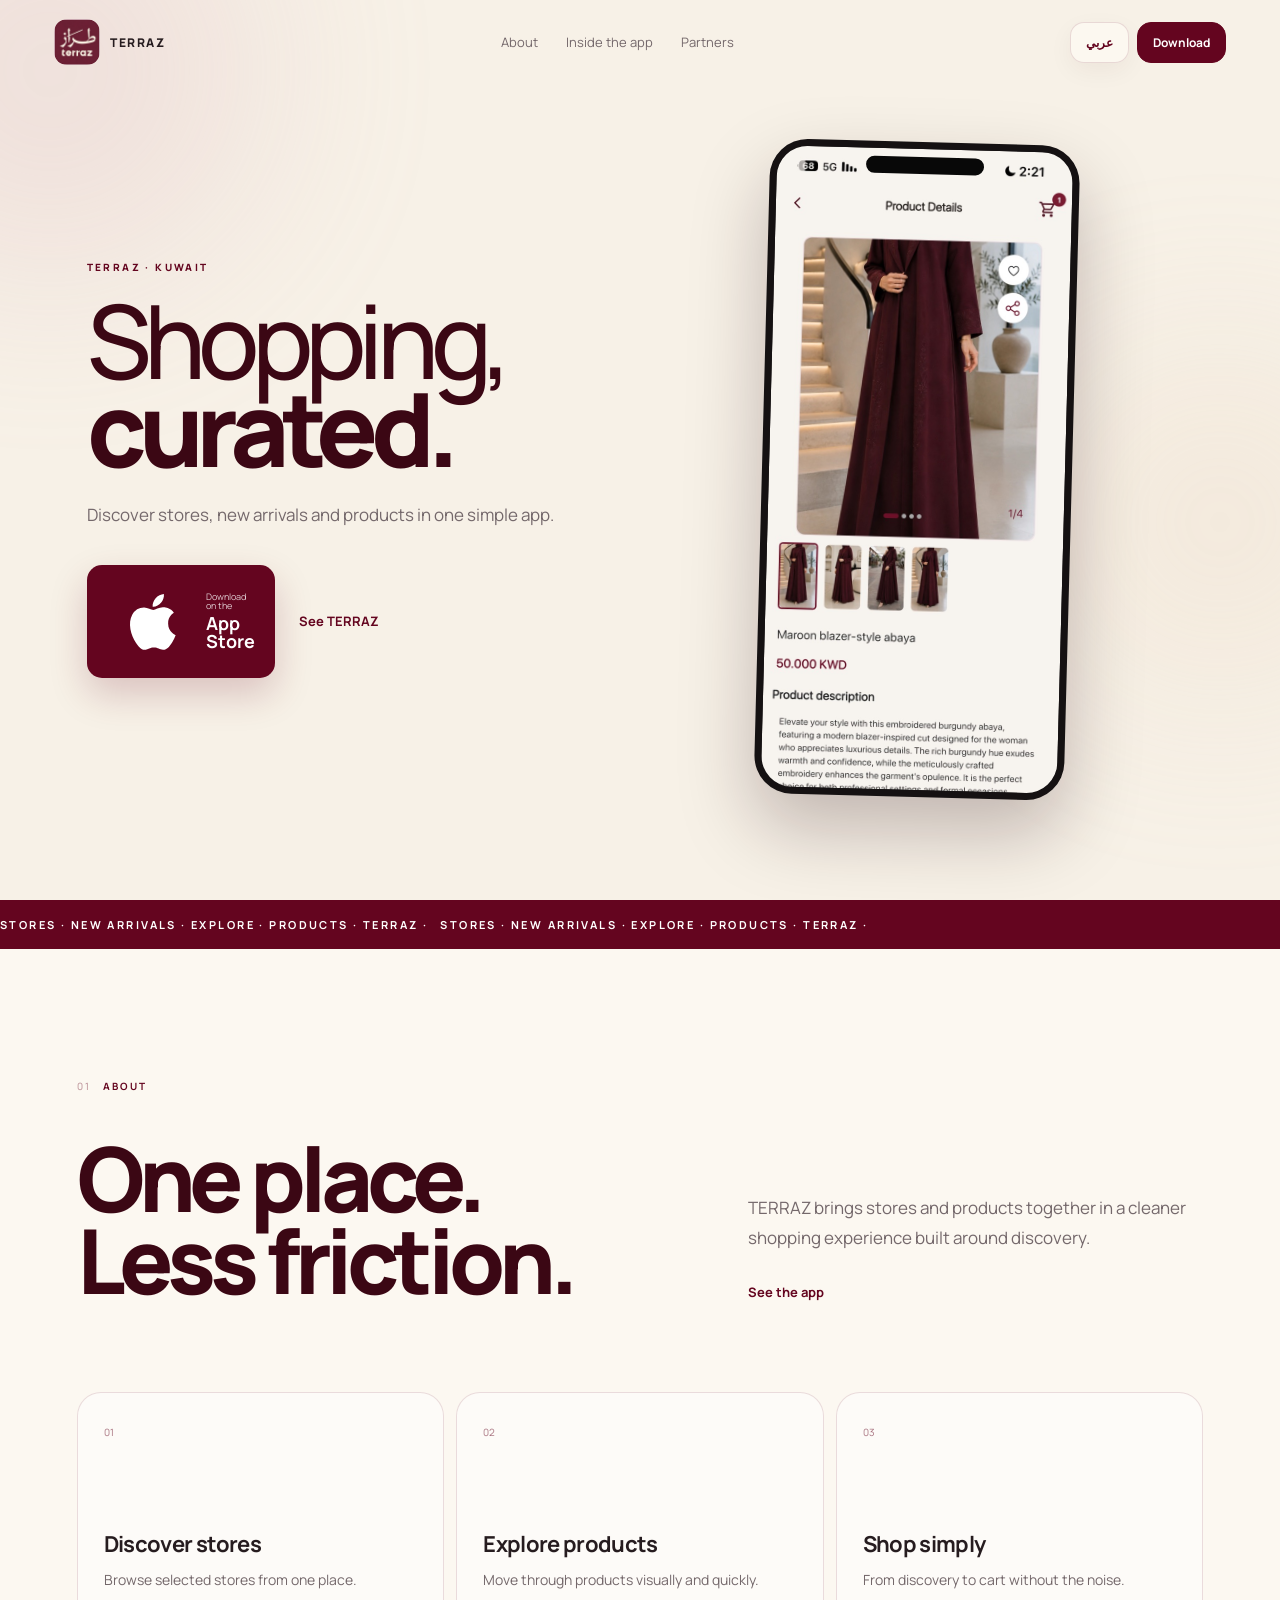
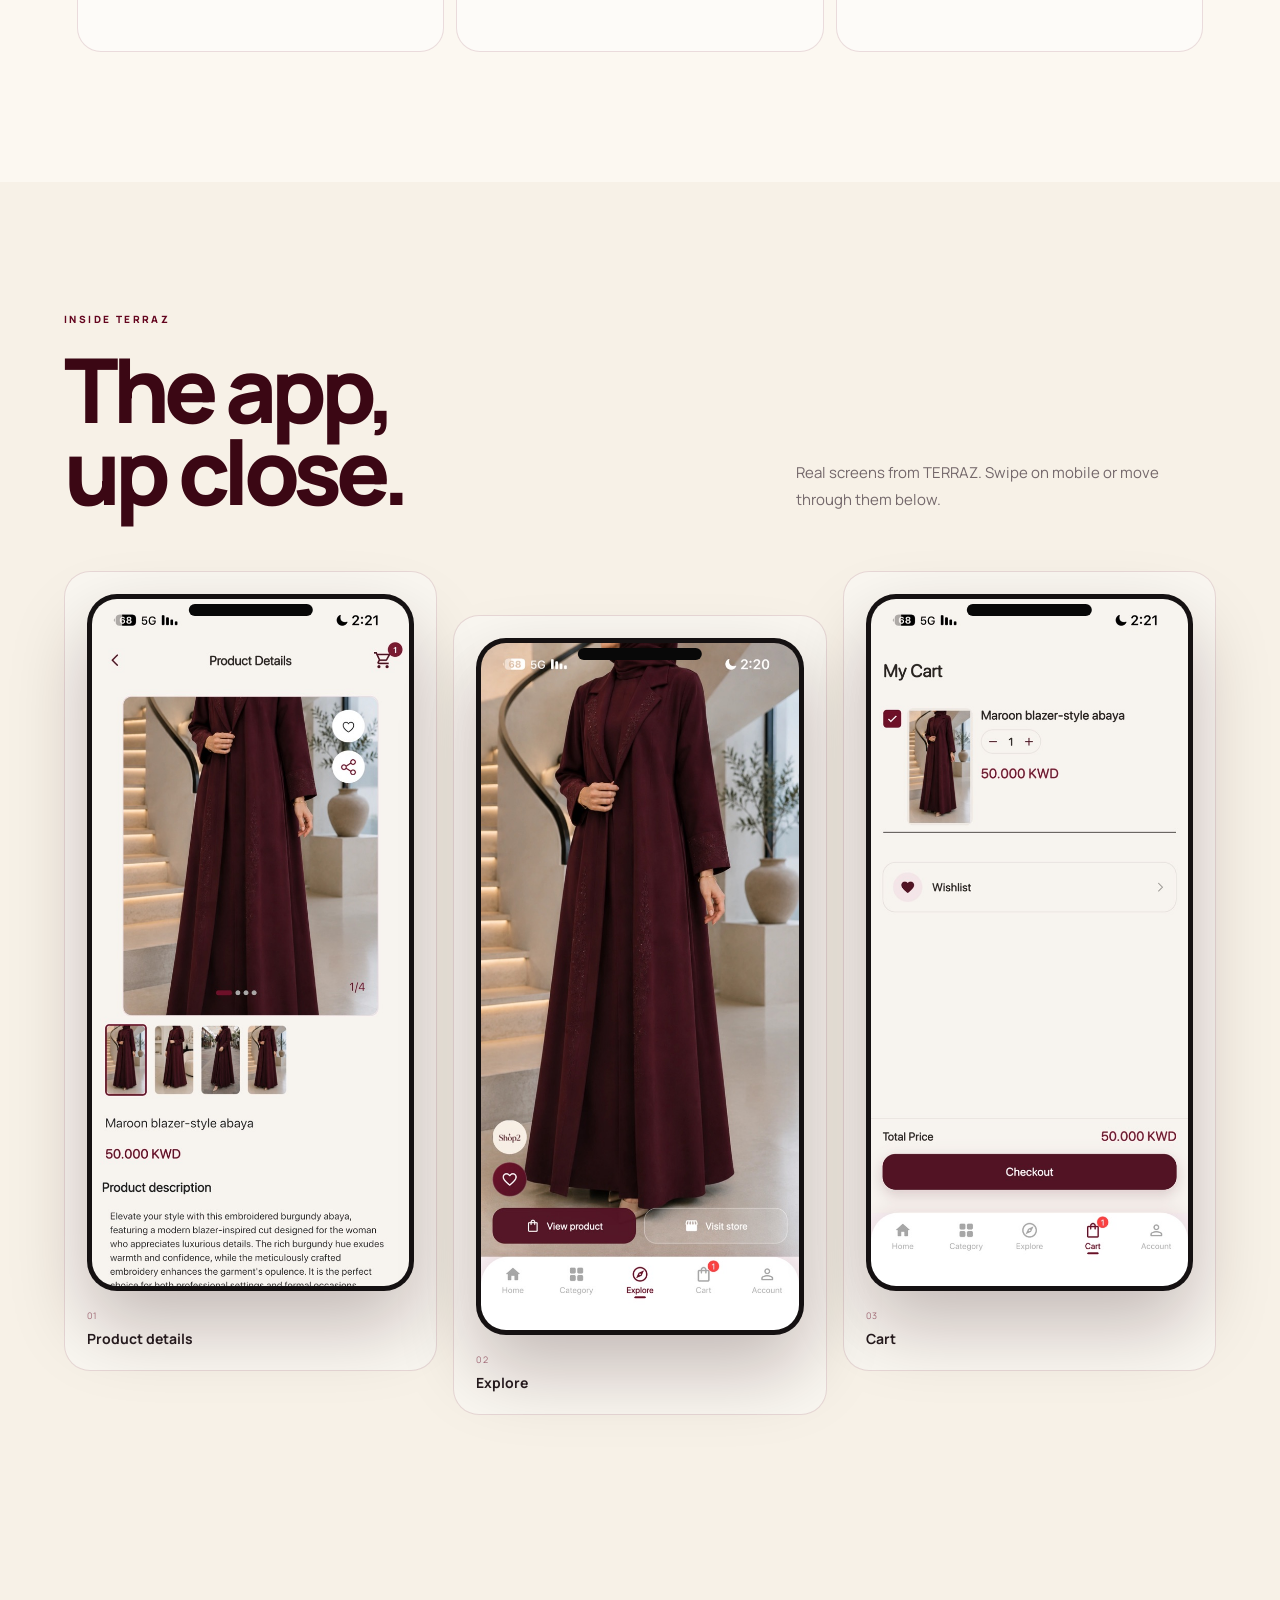
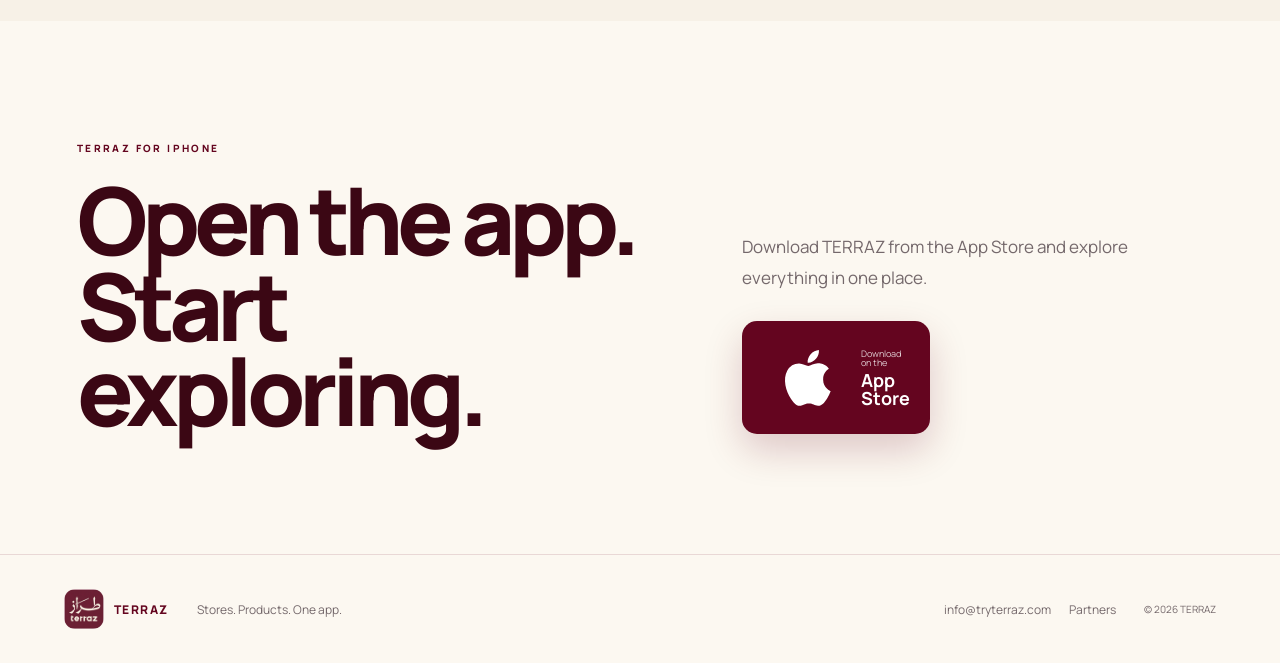
==== commit 5c54859d: "refine: polish TERRAZ mobile presentation" ====
--- a/index.html
+++ b/index.html
@@ -9,7 +9,7 @@
   <link rel="icon" href="assets/terraz-logo.png">
   <link rel="preconnect" href="https://fonts.googleapis.com">
   <link rel="preconnect" href="https://fonts.gstatic.com" crossorigin>
-  <link href="https://fonts.googleapis.com/css2?family=IBM+Plex+Sans+Arabic:wght@400;500;600;700&family=Manrope:wght@400;500;600;700;800&display=swap" rel="stylesheet">
+  <link href="https://fonts.googleapis.com/css2?family=Manrope:wght@400;500;600;700;800&family=Noto+Sans+Arabic:wght@400;500;600;700&display=swap" rel="stylesheet">
   <link rel="stylesheet" href="styles.css">
 </head>
 <body>
@@ -28,15 +28,11 @@
         <p data-i18n="hero_body">Discover stores, new arrivals and products in one simple app.</p>
         <div class="hero-actions">
           <a class="appstore" href="https://apps.apple.com/us/app/terraz/id6785586373?l" target="_blank" rel="noopener"><svg class="apple-icon" viewBox="0 0 24 24" aria-hidden="true"><path fill="#fff" d="M17.05 12.536c.02 2.186 1.918 2.914 1.939 2.923-.016.052-.303 1.034-.999 2.048-.602.876-1.227 1.749-2.212 1.767-.968.018-1.279-.571-2.386-.571-1.108 0-1.454.553-2.37.589-.951.036-1.675-.947-2.282-1.82-1.24-1.793-2.188-5.066-.916-7.275a3.54 3.54 0 0 1 3.002-1.817c.938-.018 1.824.631 2.386.631.561 0 1.613-.78 2.719-.666.463.02 1.763.187 2.598 1.409-.067.042-1.551.907-1.479 2.782ZM15.206 7.178c.505-.611.846-1.462.753-2.31-.728.029-1.608.485-2.13 1.096-.468.54-.878 1.406-.767 2.237.812.063 1.64-.412 2.144-1.023Z"/></svg><span><small>Download on the</small><b>App Store</b></span></a>
-          <a class="quiet-link" href="#about"><span data-i18n="hero_link">See TERRAZ</span><i>↘</i></a>
+          <a class="quiet-link" href="#about"><span data-i18n="hero_link">See TERRAZ</span></a>
         </div>
       </div>
       <div class="hero-visual reveal is-visible" data-tilt-zone>
-        <div class="halo"></div>
-        <div class="device device-main" data-tilt><div class="island"></div><img src="assets/appstore/screen-4.jpg" alt="TERRAZ categories"></div>
-        <div class="device device-side"><div class="island"></div><img src="assets/appstore/screen-2.jpg" alt="TERRAZ product details"></div>
-        <div class="floating-tag tag-a"><span>01</span><b data-i18n="tag_stores">Stores</b></div>
-        <div class="floating-tag tag-b"><span>02</span><b data-i18n="tag_explore">Explore</b></div>
+        <div class="device device-main" data-tilt><div class="island"></div><img src="assets/appstore/screen-2.jpg" alt="TERRAZ product details"></div>
       </div>
     </section>
     <div class="ticker" aria-hidden="true"><div><span>STORES · NEW ARRIVALS · EXPLORE · PRODUCTS · TERRAZ · </span><span>STORES · NEW ARRIVALS · EXPLORE · PRODUCTS · TERRAZ · </span></div></div>
@@ -44,7 +40,7 @@
       <div class="section-label reveal"><span>01</span><b data-i18n="about_label">ABOUT</b></div>
       <div class="about-grid">
         <h2 class="reveal" data-i18n="about_title">One place.<br>Less friction.</h2>
-        <div class="about-copy reveal"><p data-i18n="about_body">TERRAZ brings stores and products together in a cleaner shopping experience built around discovery.</p><a href="#inside" class="line-link"><span data-i18n="about_link">See the app</span><i>→</i></a></div>
+        <div class="about-copy reveal"><p data-i18n="about_body">TERRAZ brings stores and products together in a cleaner shopping experience built around discovery.</p><a href="#inside" class="line-link"><span data-i18n="about_link">See the app</span></a></div>
       </div>
       <div class="feature-row">
         <article class="feature reveal"><span>01</span><h3 data-i18n="f1_title">Discover stores</h3><p data-i18n="f1_body">Browse selected stores from one place.</p></article>
@@ -56,18 +52,11 @@
     <section class="inside" id="inside">
       <div class="inside-head reveal"><div><span class="eyebrow" data-i18n="inside_kicker">INSIDE TERRAZ</span><h2 data-i18n="inside_title">The app,<br>up close.</h2></div><p data-i18n="inside_body">Real screens from TERRAZ. Swipe on mobile or move through them below.</p></div>
       <div class="phone-gallery" data-gallery>
-        <article class="phone-card"><div class="device"><div class="island"></div><img src="assets/appstore/screen-4.jpg" alt="TERRAZ categories"></div><span>01</span><b data-i18n="g1">Categories</b></article>
-        <article class="phone-card"><div class="device"><div class="island"></div><img src="assets/appstore/screen-2.jpg" alt="TERRAZ product details"></div><span>02</span><b data-i18n="g2">Product details</b></article>
-        <article class="phone-card"><div class="device"><div class="island"></div><img src="assets/appstore/screen-1.jpg" alt="TERRAZ explore"></div><span>03</span><b data-i18n="g3">Explore</b></article>
-        <article class="phone-card"><div class="device"><div class="island"></div><img src="assets/appstore/screen-3.jpg" alt="TERRAZ cart"></div><span>04</span><b data-i18n="g4">Cart</b></article>
+        <article class="phone-card"><div class="device"><div class="island"></div><img src="assets/appstore/screen-2.jpg" alt="TERRAZ product details"></div><span>01</span><b data-i18n="g2">Product details</b></article>
+        <article class="phone-card"><div class="device"><div class="island"></div><img src="assets/appstore/screen-1.jpg" alt="TERRAZ explore"></div><span>02</span><b data-i18n="g1">Explore</b></article>
+        <article class="phone-card"><div class="device"><div class="island"></div><img src="assets/appstore/screen-3.jpg" alt="TERRAZ cart"></div><span>03</span><b data-i18n="g4">Cart</b></article>
       </div>
     </section>
-    <section class="partners reveal">
-      <span class="eyebrow" data-i18n="partners_kicker">FOR STORES</span>
-      <div><h2 data-i18n="partners_title">Sell on TERRAZ.</h2><p data-i18n="partners_body">A dedicated space for stores that want to reach TERRAZ customers.</p></div>
-      <a href="https://partners.tryterraz.com/" class="outline-link"><span data-i18n="partners_link">Partner login</span><i>↗</i></a>
-    </section>
-
     <section class="download-panel reveal">
       <div><span class="eyebrow" data-i18n="final_kicker">TERRAZ FOR IPHONE</span><h2 data-i18n="final_title">Open the app.<br>Start exploring.</h2></div>
       <div class="download-copy"><p data-i18n="final_body">Download TERRAZ from the App Store and explore everything in one place.</p><a class="appstore appstore-light" href="https://apps.apple.com/us/app/terraz/id6785586373?l" target="_blank" rel="noopener"><svg class="apple-icon" viewBox="0 0 24 24" aria-hidden="true"><path fill="#fff" d="M17.05 12.536c.02 2.186 1.918 2.914 1.939 2.923-.016.052-.303 1.034-.999 2.048-.602.876-1.227 1.749-2.212 1.767-.968.018-1.279-.571-2.386-.571-1.108 0-1.454.553-2.37.589-.951.036-1.675-.947-2.282-1.82-1.24-1.793-2.188-5.066-.916-7.275a3.54 3.54 0 0 1 3.002-1.817c.938-.018 1.824.631 2.386.631.561 0 1.613-.78 2.719-.666.463.02 1.763.187 2.598 1.409-.067.042-1.551.907-1.479 2.782ZM15.206 7.178c.505-.611.846-1.462.753-2.31-.728.029-1.608.485-2.13 1.096-.468.54-.878 1.406-.767 2.237.812.063 1.64-.412 2.144-1.023Z"/></svg><span><small>Download on the</small><b>App Store</b></span></a></div>
--- a/styles.css
+++ b/styles.css
@@ -12,3 +12,11 @@
 @media(max-width:900px){.topbar{top:max(8px,env(safe-area-inset-top));width:calc(100% - 18px);height:58px;border-radius:18px}.brand span,.topbar nav,.download-small{display:none}.brand img{width:40px;height:40px;border-radius:10px}.lang{padding:9px 12px}.hero{display:block;min-height:auto;padding:105px 18px 58px}.hero-copy{max-width:650px;margin:0 auto}.hero h1{font-size:clamp(52px,14vw,76px);line-height:.89;letter-spacing:-.06em}.hero-copy>p{font-size:15px;line-height:1.7;margin-top:21px}.hero-actions{margin-top:26px;gap:18px}.appstore{min-width:170px;padding:9px 14px}.appstore .apple{font-size:28px}.appstore b{font-size:16px}.quiet-link{font-size:12px}.hero-visual{height:460px;min-height:0;margin:40px auto 0;max-width:620px}.halo{width:360px;max-width:94%}.device-main{width:210px;transform:translate(12%,-2%) rotate(3deg)}.device-side{width:155px;left:7%;bottom:2%}.floating-tag{display:none}.ticker{padding:14px 0}.ticker span{font-size:9px}.about,.inside{padding:90px 18px}.section-label{margin-bottom:28px}.about-grid{grid-template-columns:1fr;gap:28px}.about h2,.inside h2,.download-panel h2{font-size:clamp(48px,13vw,66px);line-height:.94}.about-copy p{font-size:15px}.feature-row{grid-template-columns:1fr;gap:10px;margin-top:54px}.feature{min-height:0;padding:22px}.feature h3{margin:46px 0 7px;font-size:20px}.inside-head{display:block;margin-bottom:34px}.inside-head>p{margin-top:20px;font-size:14px}.phone-gallery{display:flex;overflow-x:auto;scroll-snap-type:x mandatory;gap:12px;padding:2px 18px 20px;margin:0 -18px;scrollbar-width:none}.phone-gallery::-webkit-scrollbar{display:none}.phone-card{flex:0 0 min(72vw,290px);scroll-snap-align:center;padding:16px}.phone-card:nth-child(2),.phone-card:nth-child(4){transform:none}.phone-card:hover{transform:none!important}.partners{margin:70px 12px 0;padding:38px 24px;grid-template-columns:1fr;gap:16px;border-radius:26px}.partners h2{font-size:48px}.partners p{font-size:14px;margin:0}.outline-link{justify-self:start}.download-panel{margin-top:70px;padding:80px 18px;grid-template-columns:1fr;gap:28px}.download-copy p{font-size:15px}footer{grid-template-columns:1fr auto;padding:28px 18px;gap:16px}.footer-brand+ p{grid-column:1/-1;order:3}.footer-brand~div{justify-content:flex-end}.footer-brand~div a:first-child{display:none}footer>small{grid-column:1/-1;order:4}}
 @media(max-width:430px){.hero{padding-left:16px;padding-right:16px}.eyebrow{font-size:8px;margin-bottom:16px}.hero h1{font-size:50px;line-height:.9}.hero-copy>p{font-size:14px}.hero-actions{gap:14px}.appstore{min-width:166px}.quiet-link{font-size:11px}.hero-visual{height:410px;margin-top:34px}.device-main{width:188px}.device-side{width:138px}.about,.inside{padding-left:16px;padding-right:16px}.feature h3{margin-top:36px}.inside h2,.about h2,.download-panel h2{font-size:47px}.phone-card{flex-basis:74vw}.partners{margin-left:8px;margin-right:8px}.partners h2{font-size:44px}.download-panel{padding-left:16px;padding-right:16px}}
 @media(prefers-reduced-motion:reduce){html{scroll-behavior:auto}.ticker>div,.halo,.device-side{animation:none}.reveal{opacity:1;transform:none;transition:none}}
+/* V600: requested cleanup */
+:root{--ar:"Noto Sans Arabic",Tahoma,Arial,sans-serif}
+.topbar,.topbar.is-scrolled{position:absolute;top:max(16px,env(safe-area-inset-top));left:50%;transform:translateX(-50%);width:min(1180px,calc(100% - 32px));height:52px;padding:0 4px;background:transparent;border:0;border-radius:0;box-shadow:none;backdrop-filter:none}
+.lang{background:rgba(252,248,241,.94);box-shadow:0 8px 24px rgba(65,12,27,.05)}
+.hero{padding-top:118px}.hero-visual{height:min(70vh,680px);min-height:520px;place-items:center}.device-main{width:min(310px,56%);transform:rotate(1.5deg);transition:transform .2s ease}.phone-gallery{grid-template-columns:repeat(3,1fr)}
+body[dir="rtl"]{font-family:var(--ar);font-kerning:normal;text-rendering:optimizeLegibility}body[dir="rtl"] [data-i18n]{font-family:var(--ar);letter-spacing:0!important}body[dir="rtl"] h1,body[dir="rtl"] h2,body[dir="rtl"] h3{font-family:var(--ar);letter-spacing:0!important;line-height:1.18!important;font-weight:700}body[dir="rtl"] p{font-family:var(--ar);letter-spacing:0!important;line-height:1.9}body[dir="rtl"] .eyebrow,body[dir="rtl"] .section-label{letter-spacing:0!important;line-height:1.8}body[dir="rtl"] .feature h3,body[dir="rtl"] .phone-card>b{letter-spacing:0!important}
+@media(max-width:900px){.topbar,.topbar.is-scrolled{top:max(14px,env(safe-area-inset-top));width:calc(100% - 32px);height:44px}.brand img{width:42px;height:42px}.lang{padding:8px 11px}.hero{padding-top:92px}.hero-visual{height:430px;min-height:0;margin-top:30px}.device-main{width:220px;transform:rotate(1deg)}.phone-gallery{grid-template-columns:none}}
+@media(max-width:430px){.topbar,.topbar.is-scrolled{width:calc(100% - 28px)}.hero{padding-top:88px}.hero-visual{height:400px;margin-top:26px}.device-main{width:210px}body[dir="rtl"] .hero h1{font-size:46px!important;line-height:1.2!important}body[dir="rtl"] .about h2,body[dir="rtl"] .inside h2,body[dir="rtl"] .download-panel h2{font-size:44px!important;line-height:1.22!important}}
